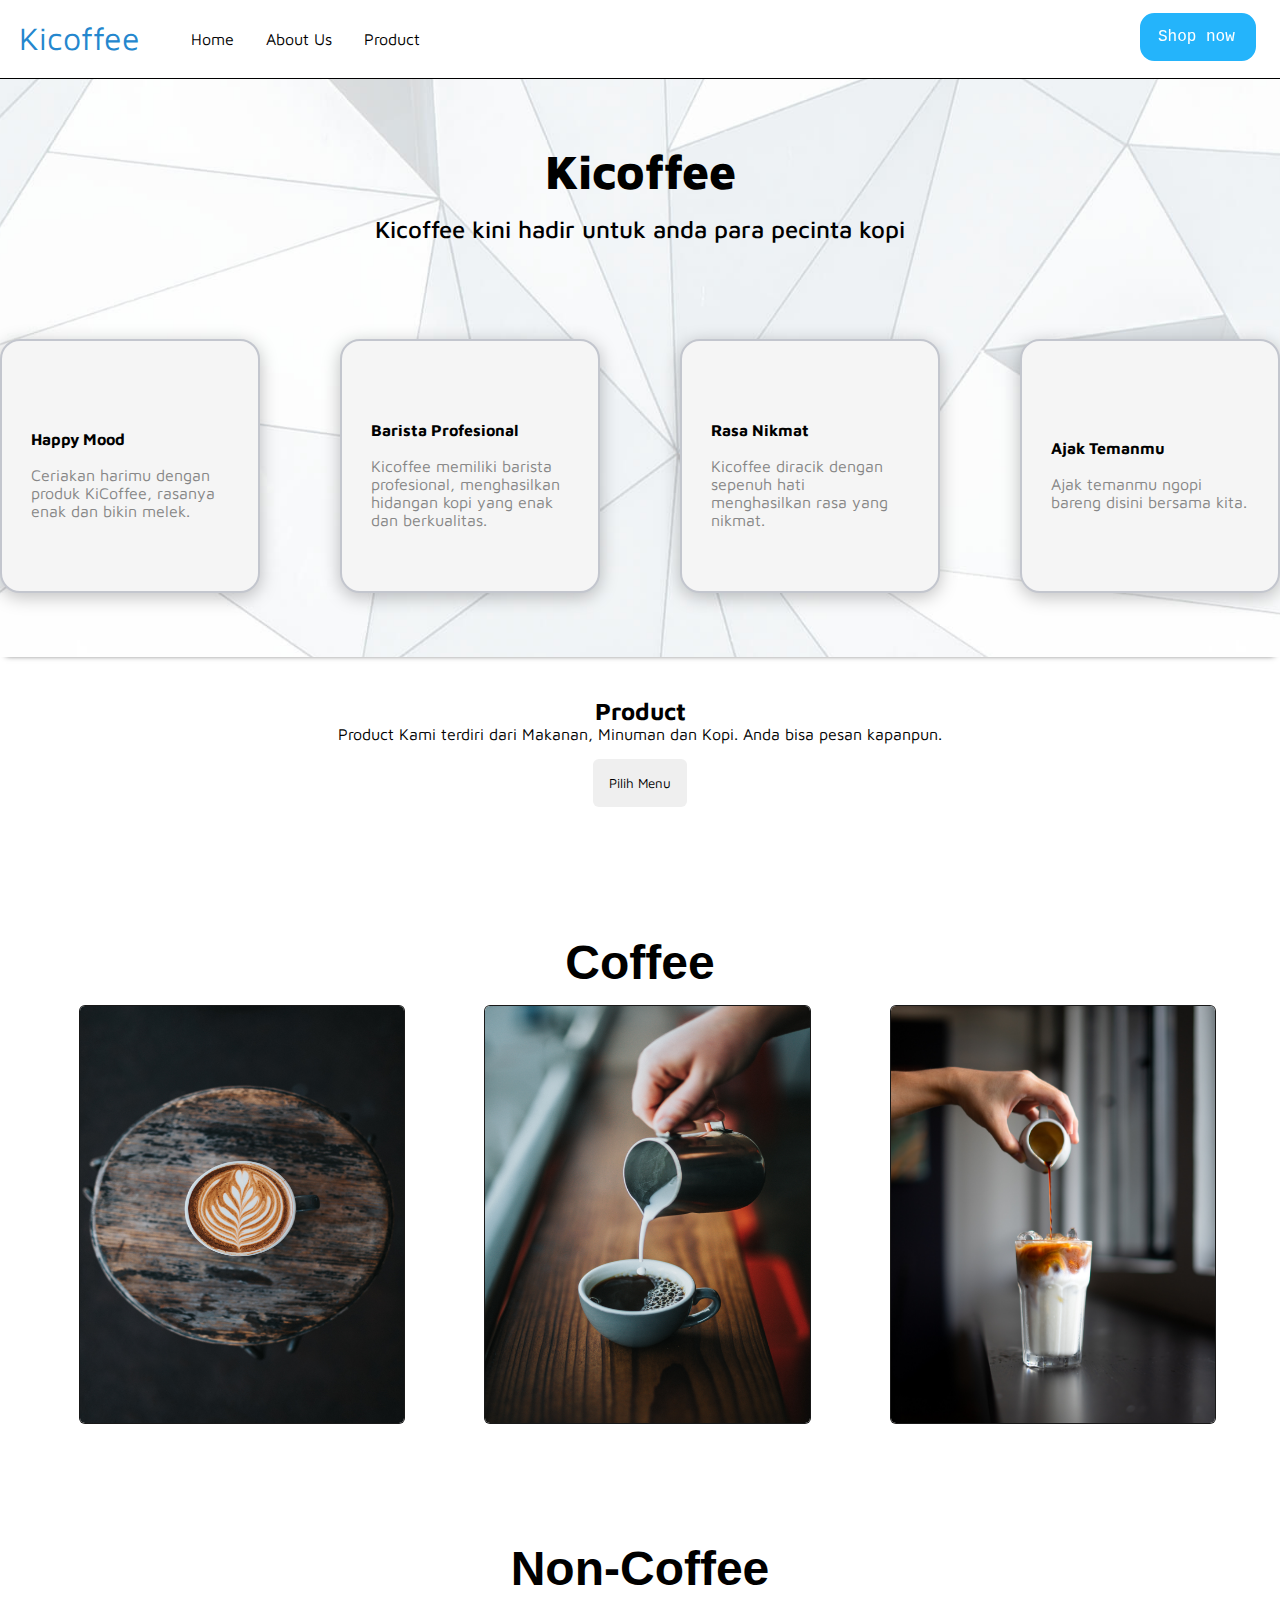
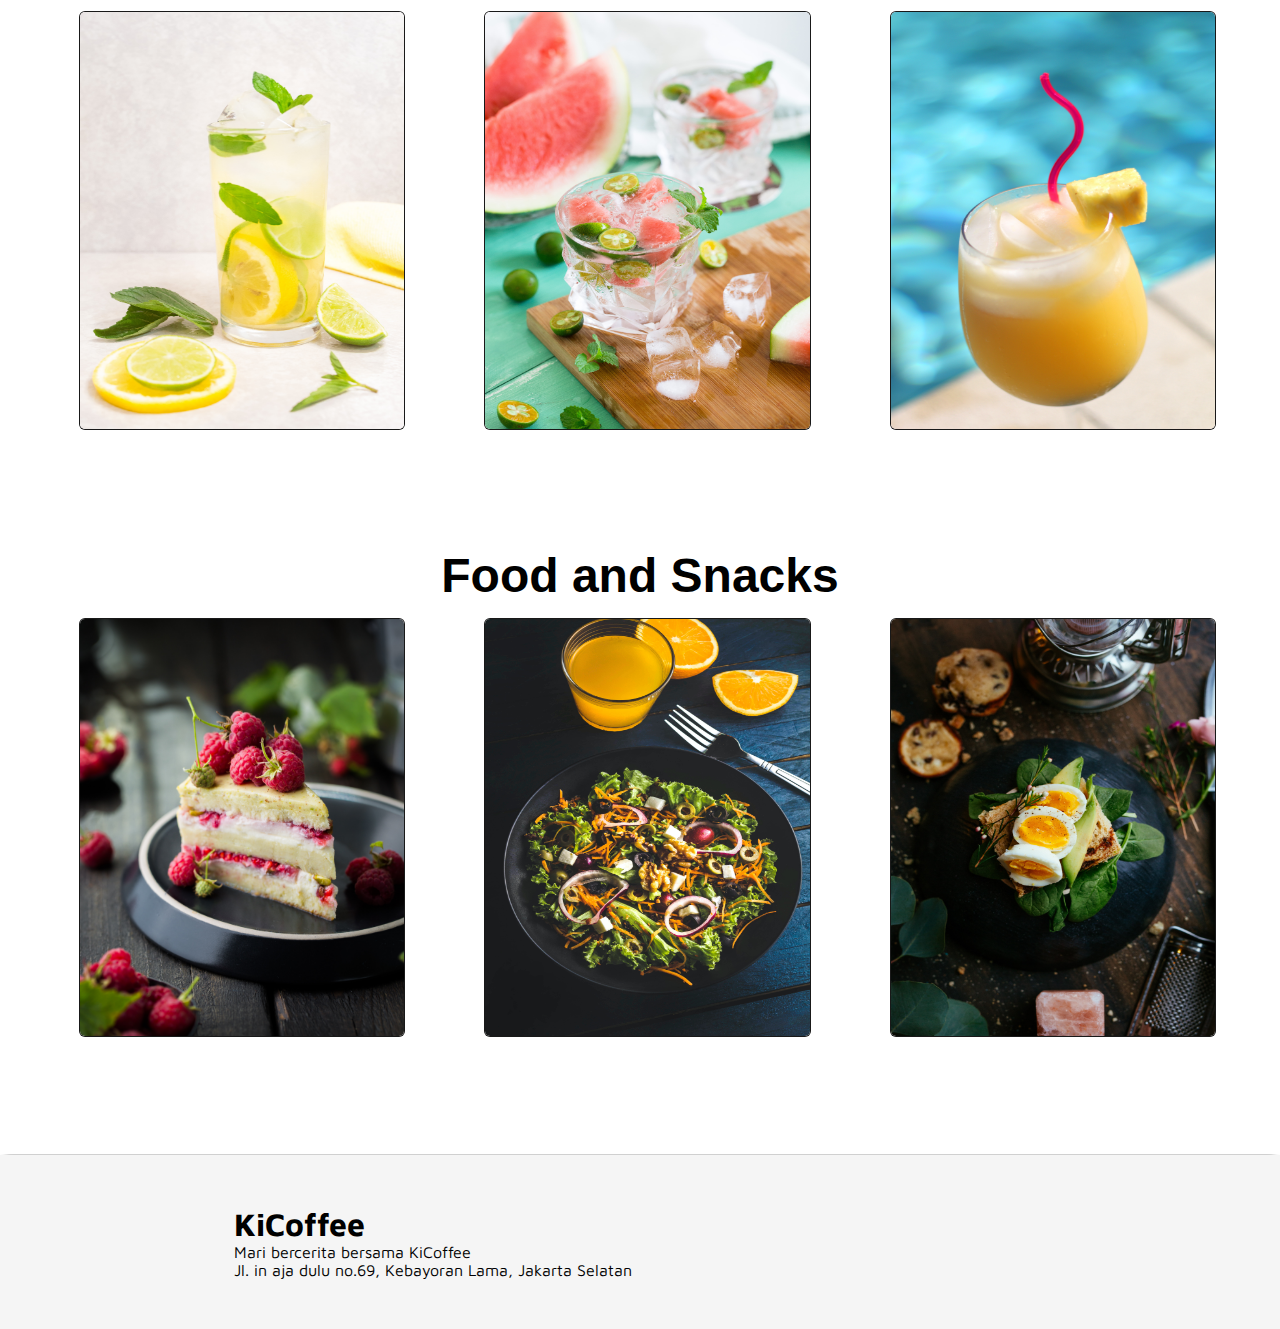
==== index2.html @ 5ac4f332 "Membuat Homepage dan styling" ====
<!DOCTYPE html>
<html lang="en">
<head>
    <meta charset="UTF-8">
    <meta http-equiv="X-UA-Compatible" content="IE=edge">
    <meta name="viewport" content="width=device-width, initial-scale=1.0">
    <title>Kicoffee</title>

    <!--Links-->
    <link rel="stylesheet" href="https://cdnjs.cloudflare.com/ajax/libs/font-awesome/6.2.1/css/all.min.css" integrity="sha512-MV7K8+y+gLIBoVD59lQIYicR65iaqukzvf/nwasF0nqhPay5w/9lJmVM2hMDcnK1OnMGCdVK+iQrJ7lzPJQd1w==" crossorigin="anonymous" referrerpolicy="no-referrer" />

    <!--Main CSS-->
    <link rel="stylesheet" href="./assets/css/style2.css">
    <link rel="stylesheet" href="./assets/css/navbar.css">
</head>
<body>
    <!--Header-->
    <header class="header" id="header">
        <div class="navbar-container">
            <h1 class="logo">Kicoffee</h1>
            <nav class="navbar">
                <ul>
                    <li><a href="#home" class="nav-link">Home</a></li>
                    <li><a href="#about-us" class="nav-link">About Us</a></li>
                    <li><a href="#product-title" class="nav-link">Product</a></li>
                </ul>
            </nav>
            <button class="product-btn" id="#product">
                <i class="fa-sharp fa-solid fa-cart-shopping"></i> Shop now
            </button>
        </div>
    </header>

    <section id="hero" class="hero">
        <div class="hero-container">
            <div class="hero-title-container">
                <div class="hero-title">
                    <h1>Kicoffee</h1>
                    <p>Kicoffee kini hadir untuk anda para pecinta kopi</p>
                </div>
            </div>

            <div class="hero-card-container">
                <div class="hero-card">
                    <div class="hero-card-details">
                        <span>
                            <i class="fa-sharp fa-solid fa-mug-hot"></i>
                        </span>
                        <br>
                        <h4 class="title">Happy Mood</h4>
                        <br>
                        <p class="description">Ceriakan harimu dengan produk KiCoffee, rasanya enak dan bikin melek.</p>
                    </div>
                </div>

                <div class="hero-card">
                    <div class="hero-card-details">
                        <span>
                            <i class="fa-solid fa-user-check"></i>
                        </span>
                        <br>
                        <h4 class="title">Barista Profesional</h4>
                        <br>
                        <p class="description">Kicoffee memiliki barista profesional, menghasilkan hidangan kopi yang enak dan berkualitas.</p>
                    </div>
                </div>

                <div class="hero-card">
                    <div class="hero-card-details">
                        <span>
                            <i class="fa-solid fa-thumbs-up"></i>
                        </span>
                        <br>
                        <h4 class="title">Rasa Nikmat</h4>
                        <br>
                        <p class="description">Kicoffee diracik dengan sepenuh hati menghasilkan rasa yang nikmat.</p>
                    </div>
                </div>

                <div class="hero-card">
                    <div class="hero-card-details">
                        <span>
                            <i class="fa-solid fa-user-group"></i>
                        </span>
                        <br>
                        <h4 class="title">Ajak Temanmu</h4>
                        <br>
                        <p class="description">Ajak temanmu ngopi bareng disini bersama kita.</p>
                    </div>
                </div>
            </div>
        </div>
    </section>

    <section id="product" class="product">
        <div class="product-container">
            <div class="product-title">
                <h2 id="product-title">Product</h2>
                <p>Product Kami terdiri dari Makanan, Minuman dan Kopi. Anda bisa pesan kapanpun.</p>
                <div class="product-list">
                    <button class="dropBtn">Pilih Menu</button>
                    <div class="dropdown-product">
                        <a href="#Coffee"><strong>Coffee</strong></a>
                        <a href="#nonCoffee"><strong>Non-Coffee</strong></a>
                        <a href="#Snack"><strong>Food & Snacks</strong></a>
                    </div>
                </div>
            </div>
            
            <section class="col-product-item">
                <div id="Coffee" class="col-product-category">
                    <h1>Coffee</h1>
                    <div id="Coffee" class="col-product-container">
                        <div class="col-product">
                            <img src="./assets/img/product/coffee1.jpg">
                            <div class="layer">
                                <h3>Latte Art Machiatto <br><br><br><br> Rp 38.000</h3>
                            </div>
                        </div>
                        <div class="col-product">
                            <img src="./assets/img/product/coffee2.jpg">
                            <div class="layer">
                                <h3>Espresso <br><br><br><br> Rp 25.000</h3>
                            </div>
                        </div>
                        <div class="col-product">
                            <img src="./assets/img/product/coffee3.jpg">
                            <div class="layer">
                                <h3>Kop-Sus <br><br><br><br> Rp 23.000</h3>
                            </div>
                        </div>
                    </div>
                </div>
                
                <div id="nonCoffee" class="col-product-category">
                    <h1>Non-Coffee</h1>
                    <div id="Coffee" class="col-product-container">               
                        <div class="col-product">
                            <img src="./assets/img/product/drink1.jpg">
                            <div class="layer">
                                <h3>Lime Lemon <br><br><br><br> Rp 25.000</h3>
                            </div>
                        </div>
                        <div class="col-product">
                            <img src="./assets/img/product/drink2.jpg">
                            <div class="layer">
                                <h3>Sugar Watermelon <br><br><br><br> Rp 20.000</h3>
                            </div>
                        </div>
                        <div class="col-product">
                            <img src="./assets/img/product/drink3.jpg">
                            <div class="layer">
                                <h3>Manggo Juice <br><br><br><br> Rp 28.000</h3>
                            </div>
                        </div>
                    </div>
                </div>
                
                <div id="Snack" class="col-product-category">
                    <h1>Food and Snacks</h1>
                    <div class="col-product-container">
                        <div class="col-product">
                            <img src="./assets/img/product/food3.jpg">
                            <div class="layer">
                                <h3>Strawberry Cheese Cake <br><br><br><br> Rp 35.000</h3>
                            </div>
                        </div>
                        <div class="col-product">
                            <img src="./assets/img/product/food4.jpg">
                            <div class="layer">
                                <h3>Salad <br><br><br><br> Rp 20.000</h3>
                            </div>
                        </div>
                        <div class="col-product">
                            <img src="./assets/img/product/food5.jpg">
                            <div class="layer">
                                <h3>Toast Creamy Brule with Egg <br><br><br><br> Rp 40.000</h3>
                            </div>
                        </div>
                    </div>
                </div>
            </section>

        </div>
    </section>

    <footer>
        <section class="col-footer">
            <section class="col-footer1">
                <h1>KiCoffee</h1>
                <p>Mari bercerita bersama KiCoffee</p>
                <p>Jl. in aja dulu no.69, Kebayoran Lama, Jakarta Selatan</p>
            </section>

            <section class="col-footer-contact">
                <br><br><br><br>
                <a href="#" class="github"><i class="fa-brands fa-github"></i></a>
                <a href="#" class="facebook"><i class="fa-brands fa-facebook"></i></a>
                <a href="#" class="instagram"><i class="fa-brands fa-instagram"></i></a>
            </section>
            
        </section>
    </footer>

    <script src="./assets/js/index.js"></script>
</body>
</html>
---- assets/css/style2.css ----
html {
    scroll-behavior: smooth;
}

/* === Hero section === */
.hero {
    background: url('../img/hero-bg.jpg');
    background-attachment: fixed;
    background-position: center;
    background-repeat: no-repeat;
    background-size: cover;
    /* margin-top: 2px; */
    /* height: 100%; */
    min-height: 500px;
    box-shadow: 0 4px 6px -6px #222;
}

.hero-container {
    display: flex;
    flex-direction: column;
}

.hero-title-container {
    display: flex;
    align-items: center;
    justify-content: center;
    text-align: center;
}

.hero-title {
    margin-top: 2rem;
}

.hero-title h1 {
    font-weight: 800;
    font-size: 3rem;
    margin-top: 2rem;
}

.hero-title p {
    font-weight: 500;
    font-size: 1.5rem;
    margin-top: 1rem;
    margin-bottom: 6rem;
}

.hero-card-container {
    display: flex;
    flex-direction: row;
    gap: 5rem;
    justify-content: center;
    margin-bottom: 4rem;
}

.hero-card {
    width: 290px;
    height: 254px;
    border-radius: 20px;
    background: #f5f5f5;
    position: relative;
    padding: 1.8rem;
    border: 2px solid #c3c6ce;
    transition: 0.5s ease-out;
    overflow: visible;
    box-shadow: 0 4px 18px 0 rgba(0, 0, 0, 0.25);
}

.hero-card:hover {
    border-color: #008bf8;
    box-shadow: 0 4px 18px 0 rgba(0, 0, 0, 0.25);
    /* transform: translate(-50%, 50%); */
    opacity: 1;
}

.hero-card-details {
    color: black;
    height: 100%;
    /* gap: .5em; */
    display: grid;
    place-content: center;
}

.title {
    font-size: 1em;
    font-weight: bold;
}

.description {
    color: rgb(134, 134, 134);
}
/* === Hero end === */

/* === Product Section === */

.product {
    margin-top: 2.5rem;
    box-shadow: 0 4px 6px -6px #222;
    margin-bottom: 1px;
}

.product-title{
    text-align: center;
    margin-bottom: 1.5rem;
}
.col-product-item{
    margin-top: 10%;
}
.col-product-category h1{
    font-family: 'Gill Sans', 'Gill Sans MT', Calibri, 'Trebuchet MS', sans-serif;
    font-size: 3rem;
    text-align: center;
}
.col-product-container{
    margin-left: 4rem;
    display: flex;
    justify-content: center;
    /* position: relative; */
}

/* Product image */
.col-product img {
    margin: 1rem;
    width: 80%;
    height: 80%;
    border-radius: 5px;
    cursor: pointer;
    transition: 0.3s;
    box-shadow: rgba(255, 255, 255, 0.2) 0px 0px 0px 1px inset, rgba(0, 0, 0, 0.9) 0px 0px 0px 1px;
}

.col-product img:hover {
    opacity: 0.7;
}

.product-image {
    opacity: 1;
    display: block;
    width: 100%;
    height: auto;
    transition: .5s ease;
    backface-visibility: hidden;
}

.col-product{
    flex-basis: 50%;
    border-radius: 20px;
    margin-bottom: 30px;
    position: relative;
    overflow: hidden;
    
}
/* === */
.layer{
    height: 80.5%;
    width: 80%;
    position: absolute;
    top: 14px;
    left: 16px;
    transition: 0.5s;
    border-radius: 5px;
    cursor: pointer;
}
.layer:hover{
    background: rgba(0,0,0,0.7);;
}
.layer h3{
    width: 45%;
    font-weight: 450;
    color: #fff;
    font-size: 26px;
    bottom: 0;
    left: 55%;
    transform: translateX(-50%);
    position: absolute;
    opacity: 0;
    transition: 0.5s;
}
.layer:hover h3{
    bottom: 10%;
    opacity: 0.7;
}
/* Product image end */

.dropBtn {
    padding: 1rem;
    border: none;
    cursor: pointer;
    border-radius: 6px;
}

.product-list {
    margin-top: 1rem;
    position: relative;
    display: inline-block;
}

.dropdown-product {
    display: none;
    position: absolute;
    background-color: #f9f9f9;
    box-shadow: 0px 8px 16px 0px rgba(0,0,0,0.2);
    z-index: 1;
}

.dropdown-product a {
    color: black;
    padding: 12px 1rem;
    text-decoration: none;
    display: block;
}

.dropdown-product a:hover {
    background-color: #f1f1f1
}

.product-list:hover .dropdown-product {
    display: block;
}

.product-list:hover .dropBtn {
    background-color: #0071e2;
}

/* === Footer Section === */
.col-footer{
    background-color: whitesmoke;
    display: flex;
    flex-direction: row;
    justify-content: space-around;
}
.col-footer .col-footer1{
    background-color: whitesmoke;
    padding: 50px;
}
.col-footer-contact .github, .col-footer-contact .facebook, .col-footer-contact .instagram{
    font-size: 2rem;
    padding: 8px
    /* display: flex;
    flex-direction: column; */
}
---- assets/css/navbar.css ----
@import url('https://fonts.googleapis.com/css2?family=Maven+Pro:wght@400;500;600;700;800;900&display=swap');

* {
    font-family: 'Maven Pro', sans-serif;
    margin: 0;
    box-sizing: border-box;
}

.logo {
    padding: 1.2rem;
    font-weight: 400;
    color: #2487ce;
}

.navbar-container {
    display: flex;
    flex-direction: row;
    flex: 1;
    background-color: #fff;
    /* box-shadow: rgba(50, 50, 93, 0.25) 0px 2px 5px -1px, rgba(0, 0, 0, 0.3) 0px 1px 3px -1px; */
    -webkit-box-shadow: 0 4px 6px -6px #222;
    -moz-box-shadow: 0 4px 6px -6px #222;
    box-shadow: 0 4px 6px -6px #222;
    border-bottom: 0.1px solid black;
}

.navbar {
    /* justify-content: right; */
    padding: 1rem;
    flex: 1;
}

.nav-link {
    color: black;
}

.nav-link:hover {
    color: #0071e2;
}

.navbar ul {
    display: flex;
    flex-direction: row;

    list-style-type: none;
    margin: 0;
    padding: 0;
    overflow: hidden;
}

li a {
    display: block;
    text-decoration: none;
    padding: 14px 16px;
    text-align: center;
    color: 24b4fb;
}

.product-btn {
    display: block;
    margin-top: 0.8rem;
    margin-right: 1.5rem;
    align-items: center;
    appearance: none;
    background-color: 24b4fb;
    border-radius: 4px;
    border-width: 0;
    box-shadow: rgba(45, 35, 66, 0.4) 0 2px 4px,rgba(45, 35, 66, 0.3) 0 7px 13px -3px,24b4fb 0 -3px 0 inset;
    box-sizing: border-box;
    color: #fff;
    cursor: pointer;
    display: inline-flex;
    font-family: "JetBrains Mono",monospace;
    height: 48px;
    justify-content: center;
    line-height: 1;
    list-style: none;
    overflow: hidden;
    padding-left: 16px;
    padding-right: 16px;
    position: relative;
    text-align: left;
    text-decoration: none;
    transition: box-shadow .15s,transform .15s;
    user-select: none;
    -webkit-user-select: none;
    touch-action: manipulation;
    white-space: nowrap;
    will-change: box-shadow,transform;
    font-size: 18px;
}

.product-btn:focus {
    box-shadow: 24b4fb 0 0 0 1.5px inset, rgba(45, 35, 66, 0.4) 0 2px 4px, rgba(45, 35, 66, 0.3) 0 7px 13px -3px, #D6D6E7 0 -3px 0 inset;
}

.product-btn:hover {
    box-shadow: rgba(45, 35, 66, 0.4) 0 4px 8px, rgba(45, 35, 66, 0.3) 0 7px 13px -3px, 24b4fb 0 -3px 0 inset;
    transform: translateY(-2px);
}

.product-btn:active {
    box-shadow: 24b4fb 0 3px 7px inset;
    transform: translateY(2px);
}

.product-btn {
    border: 2px solid #24b4fb;
    background-color: #24b4fb;
    border-radius: 0.9em;
    padding: 0.8em 1.2em 0.8em 1em;
    transition: all ease-in-out 0.2s;
    font-size: 16px;
}

.product-btn span {
    display: flex;
    justify-content: center;
    align-items: center;
    color: #fff;
    font-weight: 600;
}

.product-btn:hover {
    background-color: #0071e2;
}
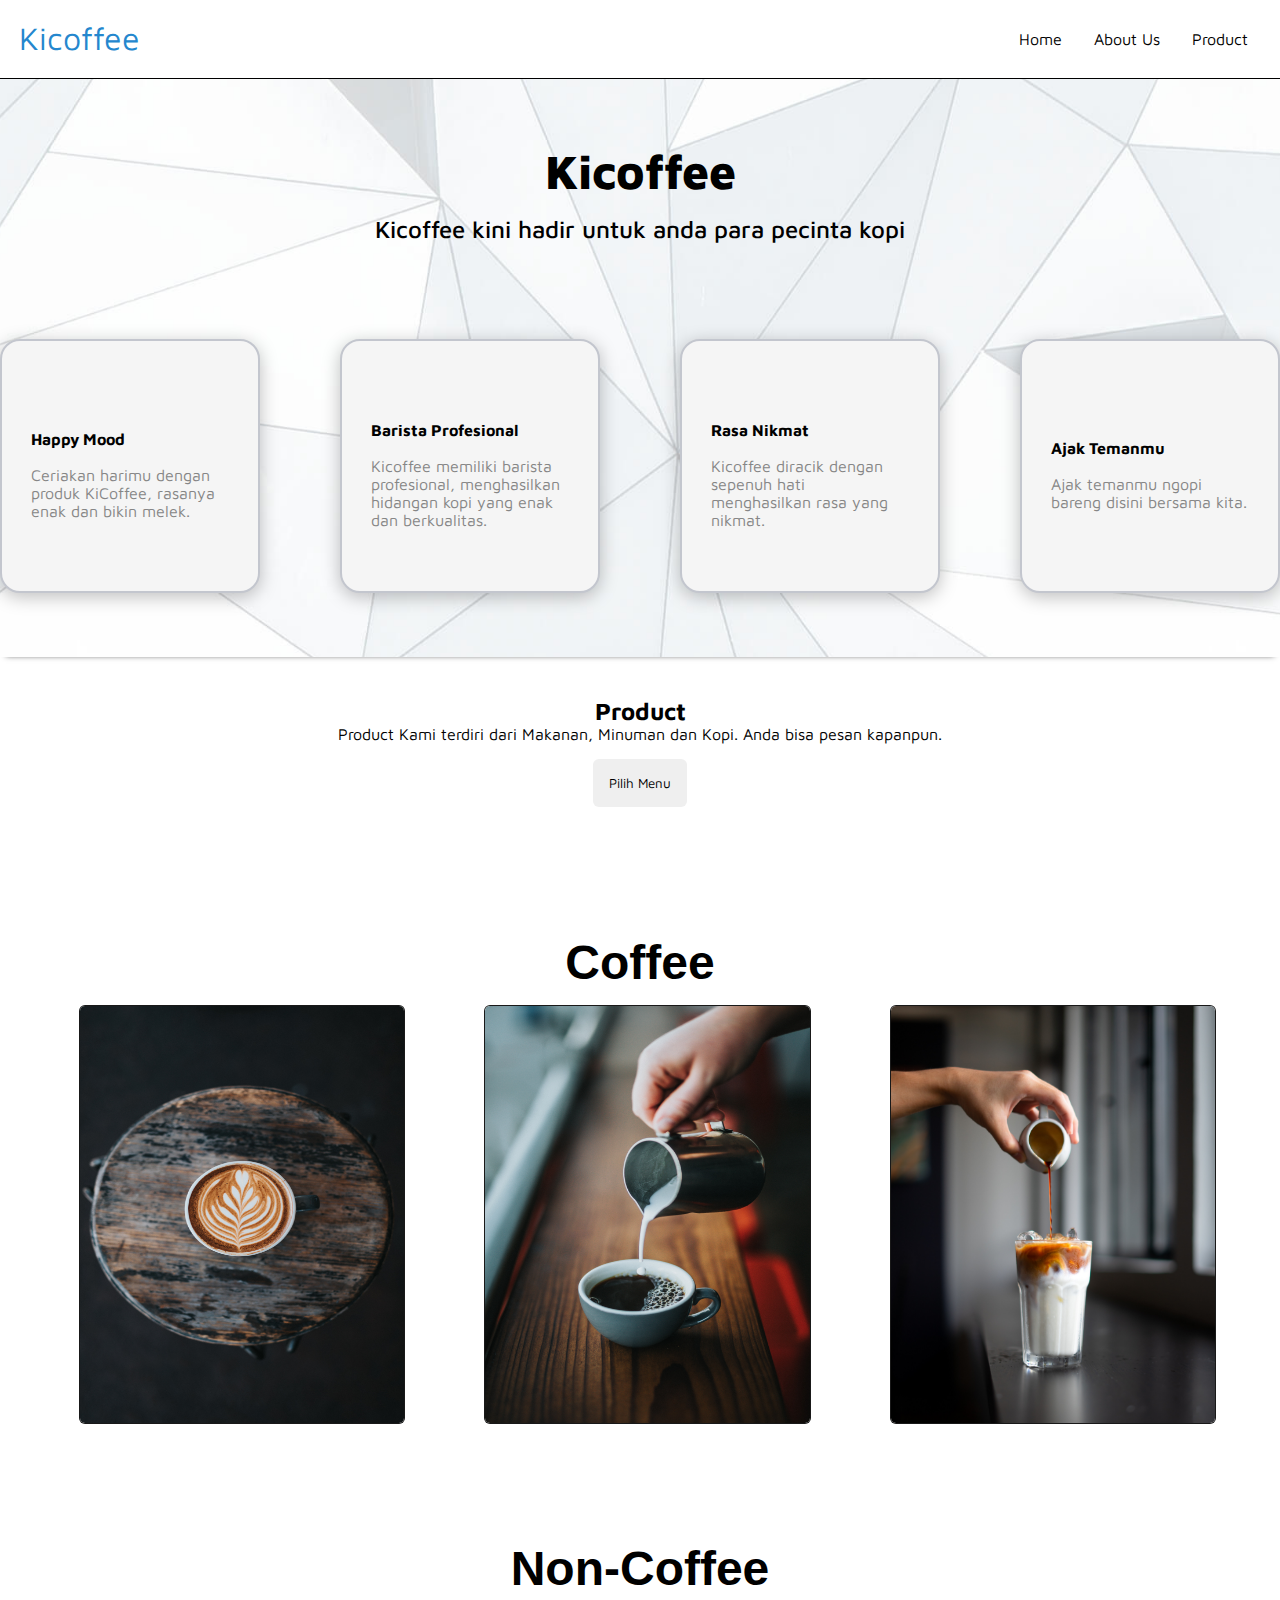
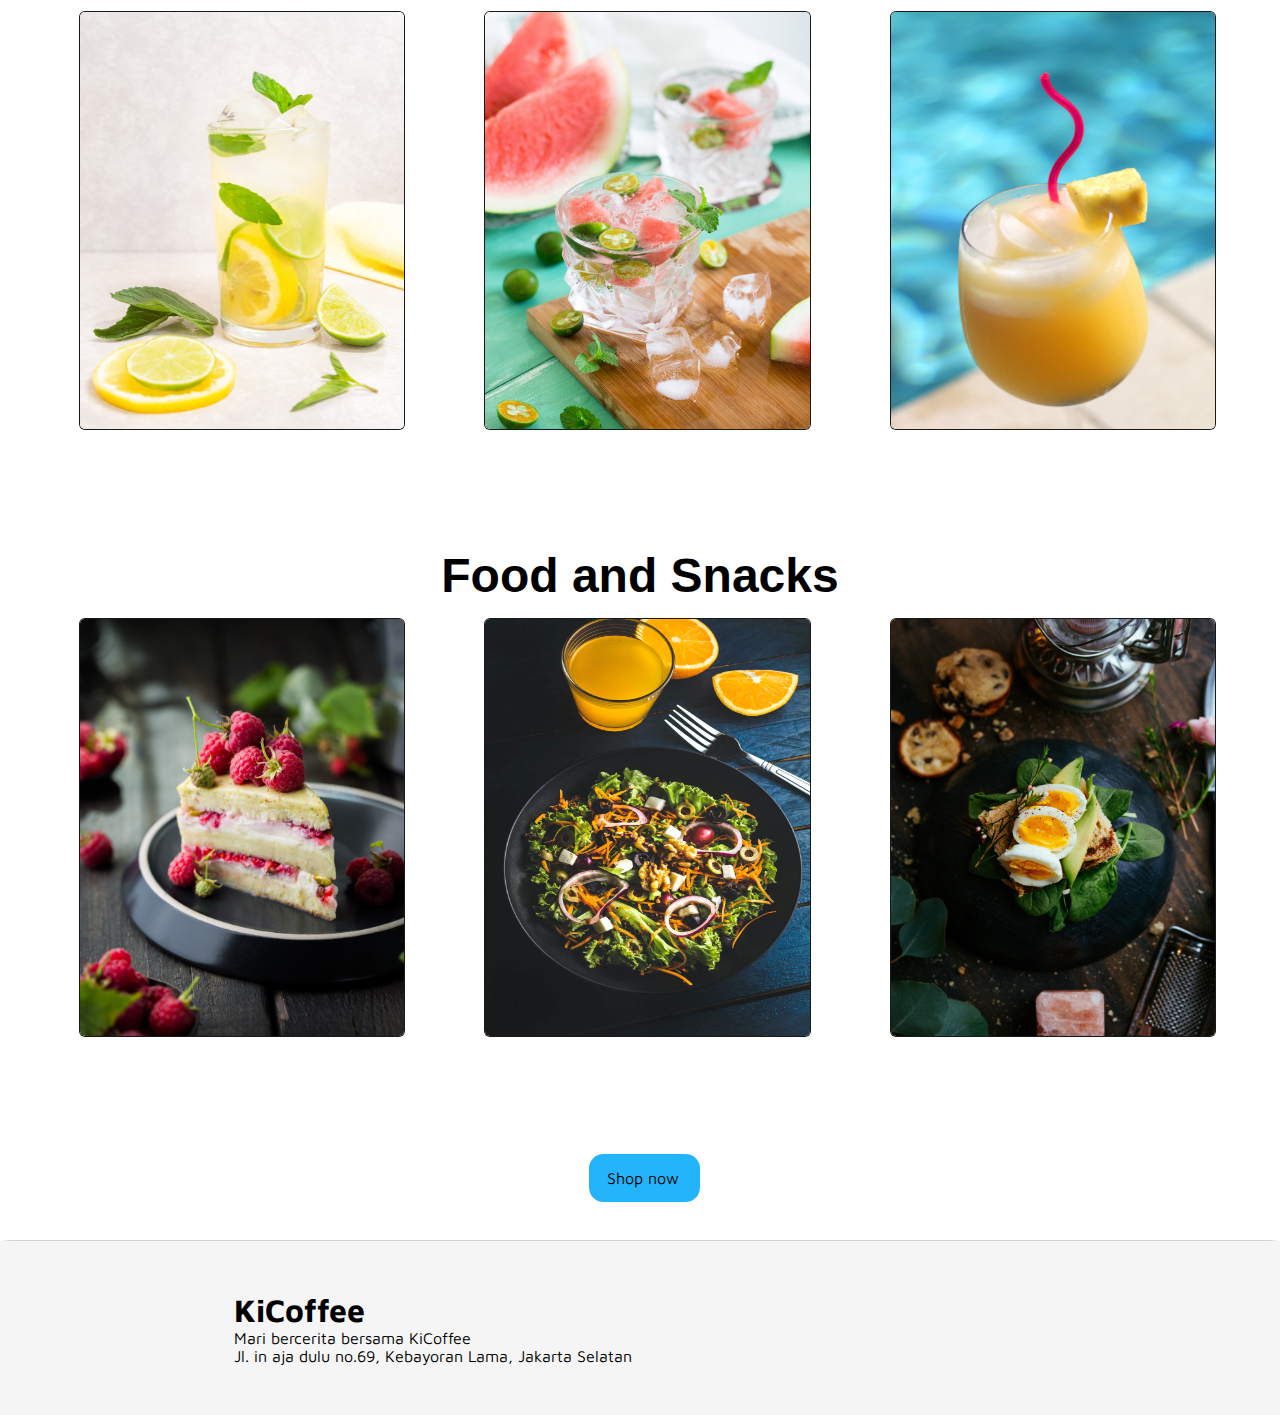
==== commit 6293dffe: "navbar dan button function" ====
--- a/index2.html
+++ b/index2.html
@@ -25,9 +25,6 @@
                     <li><a href="#product-title" class="nav-link">Product</a></li>
                 </ul>
             </nav>
-            <button class="product-btn" id="#product">
-                <i class="fa-sharp fa-solid fa-cart-shopping"></i> Shop now
-            </button>
         </div>
     </header>
 
@@ -180,8 +177,10 @@
                     </div>
                 </div>
             </section>
-
         </div>
+            <button class="product-btn" id="#product">
+                <i class="fa-sharp fa-solid fa-cart-shopping"></i> Shop now
+            </button>
     </section>
 
     <footer>
@@ -194,9 +193,9 @@
 
             <section class="col-footer-contact">
                 <br><br><br><br>
-                <a href="#" class="github"><i class="fa-brands fa-github"></i></a>
-                <a href="#" class="facebook"><i class="fa-brands fa-facebook"></i></a>
-                <a href="#" class="instagram"><i class="fa-brands fa-instagram"></i></a>
+                <a href="#https://github.com/muhammadnabilfarras/KiCoffee.git" class="github"><i class="fa-brands fa-github"></i></a>
+                <a href="#https://github.com/muhammadnabilfarras/KiCoffee.git" class="facebook"><i class="fa-brands fa-facebook"></i></a>
+                <a href="#https://github.com/muhammadnabilfarras/KiCoffee" class="instagram"><i class="fa-brands fa-instagram"></i></a>
             </section>
             
         </section>
--- a/assets/css/style2.css
+++ b/assets/css/style2.css
@@ -174,6 +174,7 @@
     position: absolute;
     opacity: 0;
     transition: 0.5s;
+    text-align: center;
 }
 .layer:hover h3{
     bottom: 10%;
@@ -220,7 +221,28 @@
 .product-list:hover .dropBtn {
     background-color: #0071e2;
 }
-
+.product-btn {
+    border: 2px solid #24b4fb;
+    background-color: #24b4fb;
+    border-radius: 0.9em;
+    padding: 0.8em 1.2em 0.8em 1em;
+    transition: all ease-in-out 0.2s;
+    font-size: 16px;
+    margin-left: 46%;
+    margin-bottom: 3%;
+}
+
+.product-btn span {
+    display: flex;
+    justify-content: center;
+    align-items: center;
+    color: #fff;
+    font-weight: 600;
+}
+
+.product-btn:hover {
+    background-color: #0071e2;
+}
 /* === Footer Section === */
 .col-footer{
     background-color: whitesmoke;
--- a/assets/css/navbar.css
+++ b/assets/css/navbar.css
@@ -14,8 +14,7 @@
 
 .navbar-container {
     display: flex;
-    flex-direction: row;
-    flex: 1;
+    justify-content: space-between;
     background-color: #fff;
     /* box-shadow: rgba(50, 50, 93, 0.25) 0px 2px 5px -1px, rgba(0, 0, 0, 0.3) 0px 1px 3px -1px; */
     -webkit-box-shadow: 0 4px 6px -6px #222;
@@ -27,7 +26,6 @@
 .navbar {
     /* justify-content: right; */
     padding: 1rem;
-    flex: 1;
 }
 
 .nav-link {
@@ -41,10 +39,7 @@
 .navbar ul {
     display: flex;
     flex-direction: row;
-
     list-style-type: none;
-    margin: 0;
-    padding: 0;
     overflow: hidden;
 }
 
@@ -56,13 +51,11 @@
     color: 24b4fb;
 }
 
-.product-btn {
+/* .product-btn {
     display: block;
-    margin-top: 0.8rem;
-    margin-right: 1.5rem;
-    align-items: center;
+    margin: 0 auto;
     appearance: none;
-    background-color: 24b4fb;
+    background-color: #24b4fb;
     border-radius: 4px;
     border-width: 0;
     box-shadow: rgba(45, 35, 66, 0.4) 0 2px 4px,rgba(45, 35, 66, 0.3) 0 7px 13px -3px,24b4fb 0 -3px 0 inset;
@@ -72,14 +65,12 @@
     display: inline-flex;
     font-family: "JetBrains Mono",monospace;
     height: 48px;
-    justify-content: center;
     line-height: 1;
     list-style: none;
     overflow: hidden;
     padding-left: 16px;
     padding-right: 16px;
     position: relative;
-    text-align: left;
     text-decoration: none;
     transition: box-shadow .15s,transform .15s;
     user-select: none;
@@ -88,39 +79,4 @@
     white-space: nowrap;
     will-change: box-shadow,transform;
     font-size: 18px;
-}
-
-.product-btn:focus {
-    box-shadow: 24b4fb 0 0 0 1.5px inset, rgba(45, 35, 66, 0.4) 0 2px 4px, rgba(45, 35, 66, 0.3) 0 7px 13px -3px, #D6D6E7 0 -3px 0 inset;
-}
-
-.product-btn:hover {
-    box-shadow: rgba(45, 35, 66, 0.4) 0 4px 8px, rgba(45, 35, 66, 0.3) 0 7px 13px -3px, 24b4fb 0 -3px 0 inset;
-    transform: translateY(-2px);
-}
-
-.product-btn:active {
-    box-shadow: 24b4fb 0 3px 7px inset;
-    transform: translateY(2px);
-}
-
-.product-btn {
-    border: 2px solid #24b4fb;
-    background-color: #24b4fb;
-    border-radius: 0.9em;
-    padding: 0.8em 1.2em 0.8em 1em;
-    transition: all ease-in-out 0.2s;
-    font-size: 16px;
-}
-
-.product-btn span {
-    display: flex;
-    justify-content: center;
-    align-items: center;
-    color: #fff;
-    font-weight: 600;
-}
-
-.product-btn:hover {
-    background-color: #0071e2;
-}+} */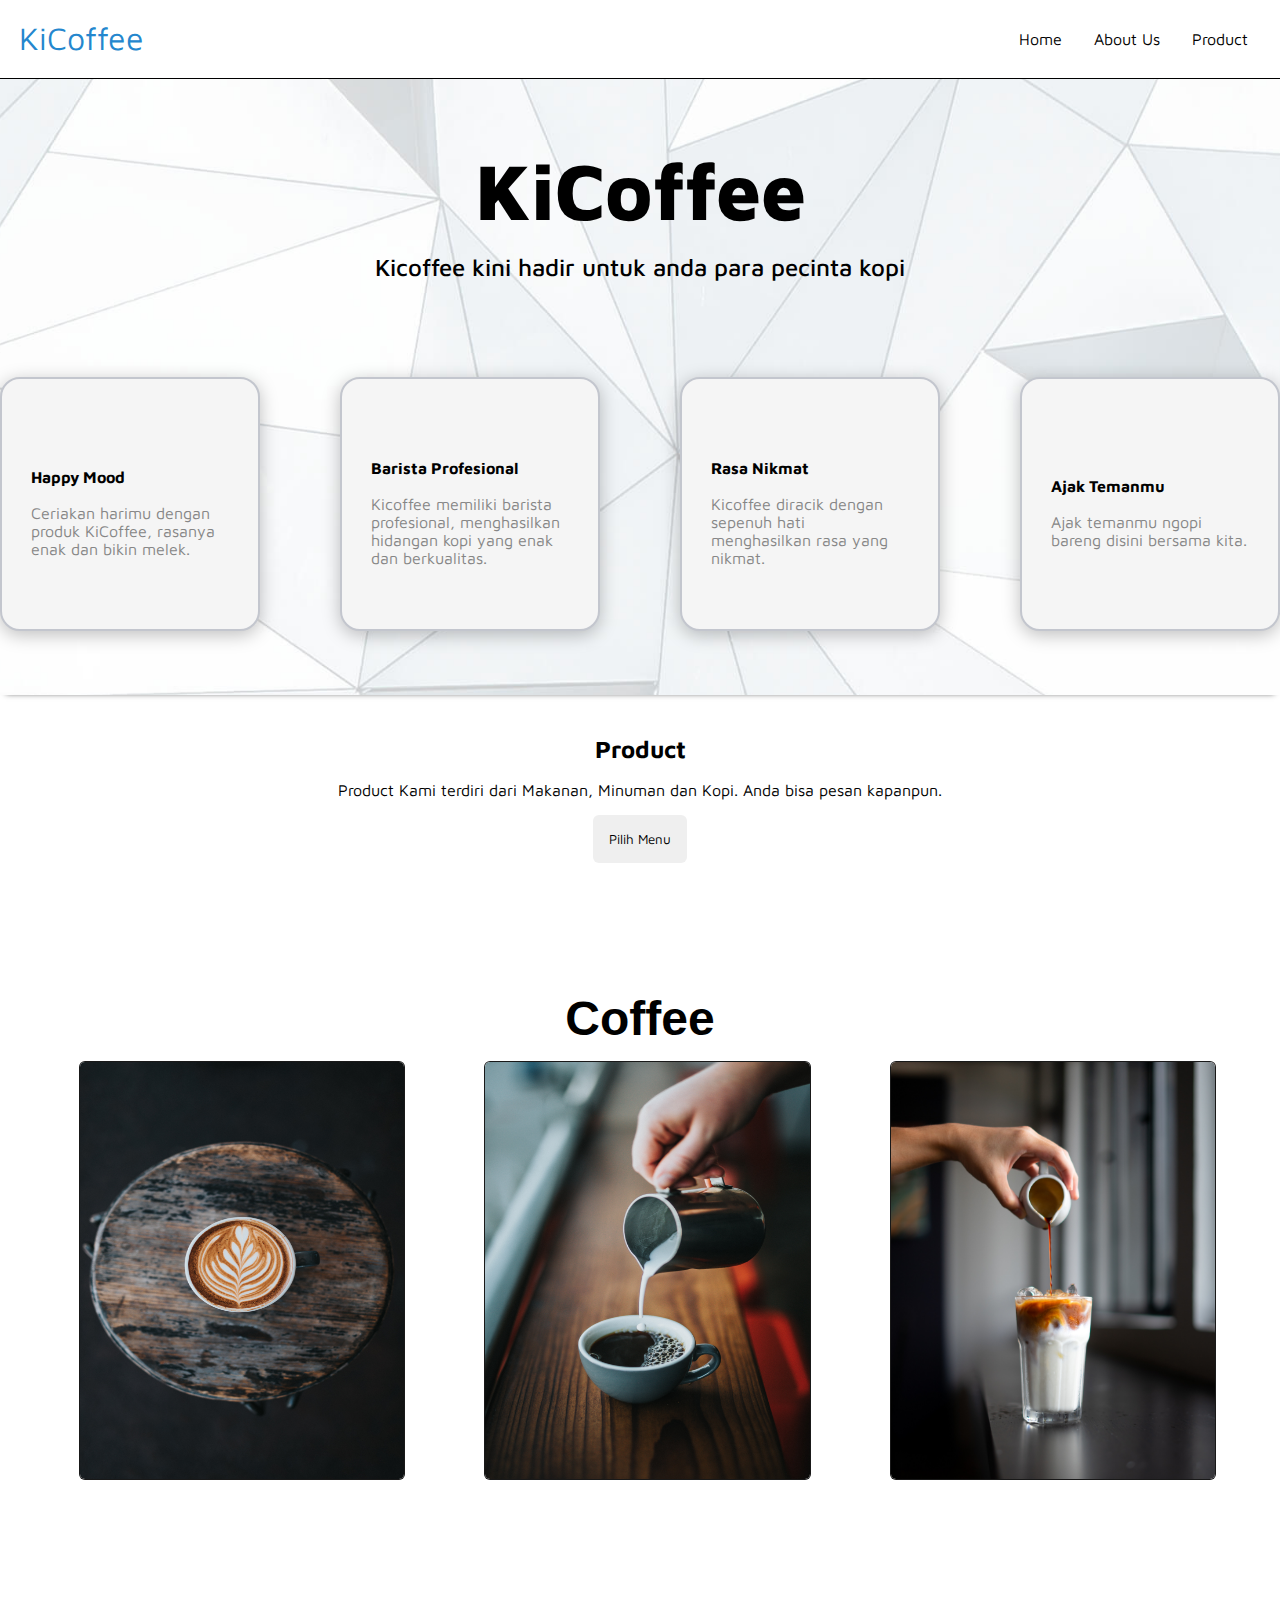
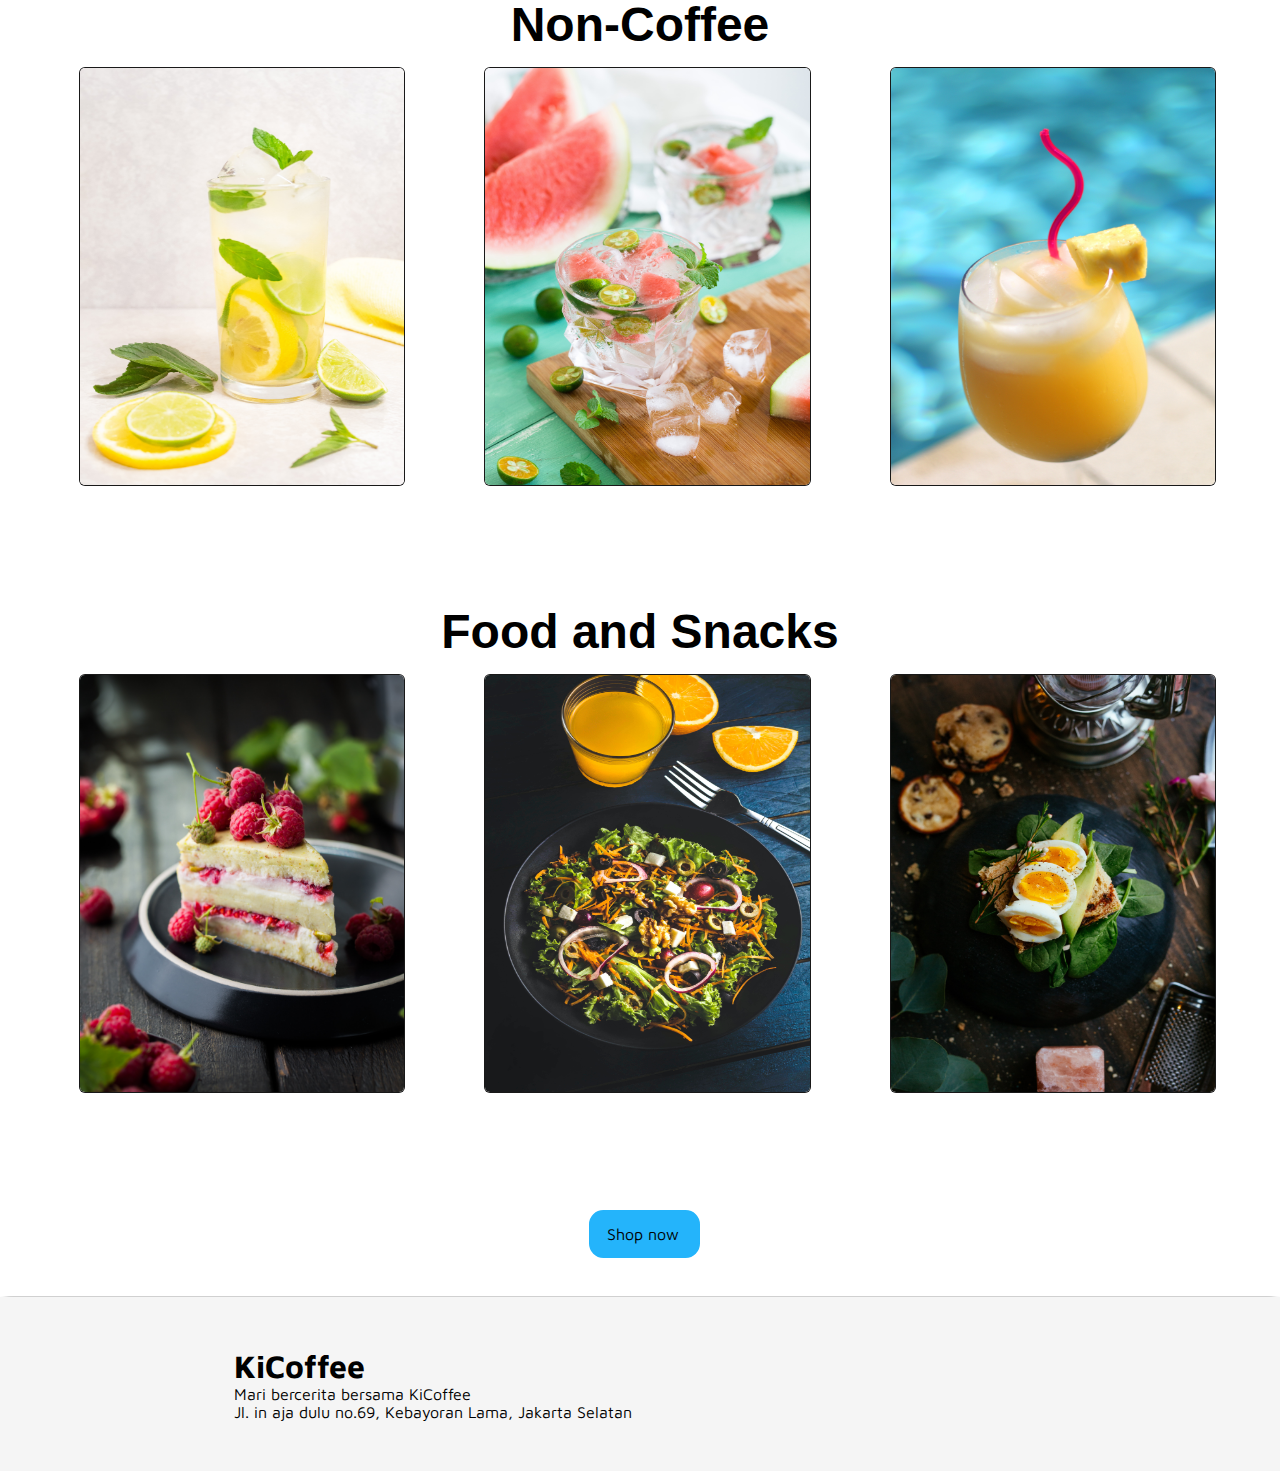
==== commit 26d84d35: "New Style" ====
--- a/index2.html
+++ b/index2.html
@@ -17,11 +17,11 @@
     <!--Header-->
     <header class="header" id="header">
         <div class="navbar-container">
-            <h1 class="logo">Kicoffee</h1>
+            <h1 class="logo">KiCoffee</h1>
             <nav class="navbar">
                 <ul>
                     <li><a href="#home" class="nav-link">Home</a></li>
-                    <li><a href="#about-us" class="nav-link">About Us</a></li>
+                    <li><a href="./views/about-us.html" class="nav-link">About Us</a></li>
                     <li><a href="#product-title" class="nav-link">Product</a></li>
                 </ul>
             </nav>
@@ -32,7 +32,7 @@
         <div class="hero-container">
             <div class="hero-title-container">
                 <div class="hero-title">
-                    <h1>Kicoffee</h1>
+                    <h1>KiCoffee</h1>
                     <p>Kicoffee kini hadir untuk anda para pecinta kopi</p>
                 </div>
             </div>
@@ -92,7 +92,7 @@
     <section id="product" class="product">
         <div class="product-container">
             <div class="product-title">
-                <h2 id="product-title">Product</h2>
+                <h2 id="product-title">Product</h2><br>
                 <p>Product Kami terdiri dari Makanan, Minuman dan Kopi. Anda bisa pesan kapanpun.</p>
                 <div class="product-list">
                     <button class="dropBtn">Pilih Menu</button>
--- a/assets/css/style2.css
+++ b/assets/css/style2.css
@@ -33,7 +33,7 @@
 
 .hero-title h1 {
     font-weight: 800;
-    font-size: 3rem;
+    font-size: 5rem;
     margin-top: 2rem;
 }
 
@@ -83,6 +83,7 @@
 .title {
     font-size: 1em;
     font-weight: bold;
+    
 }
 
 .description {
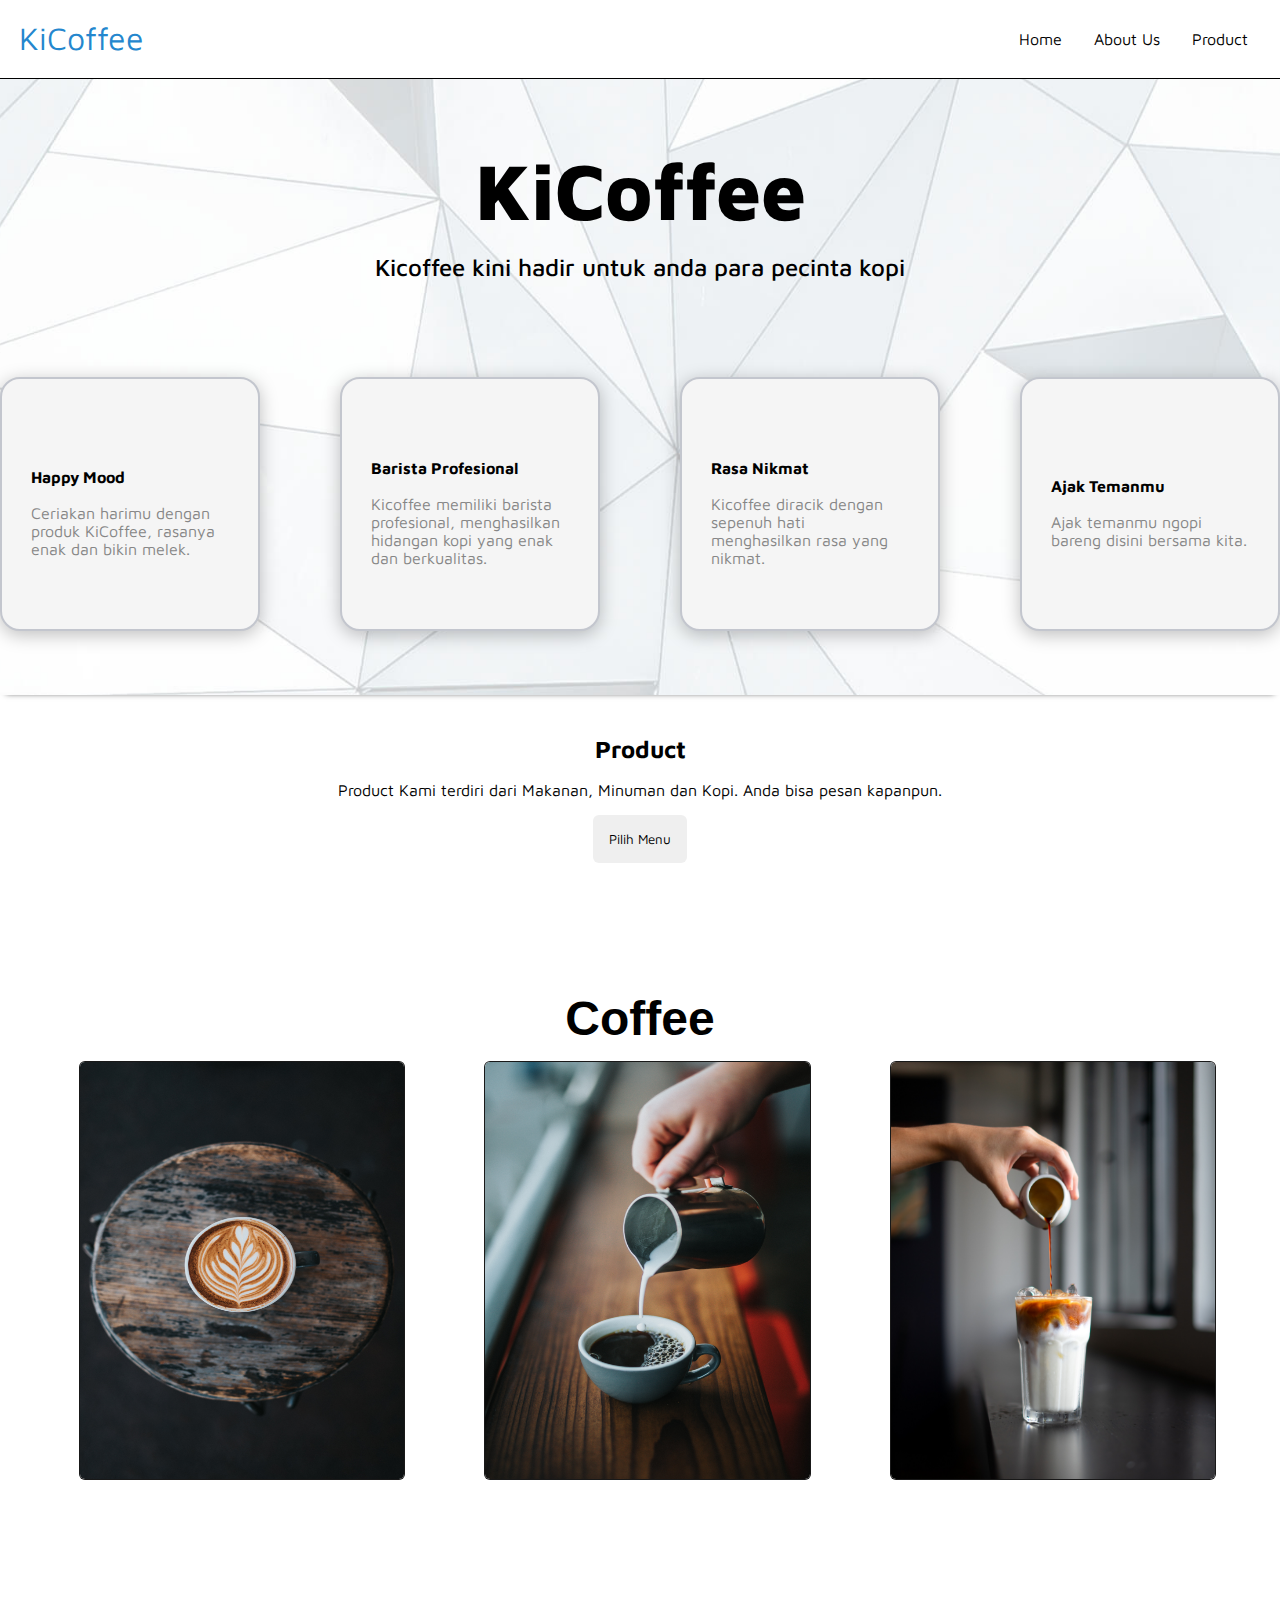
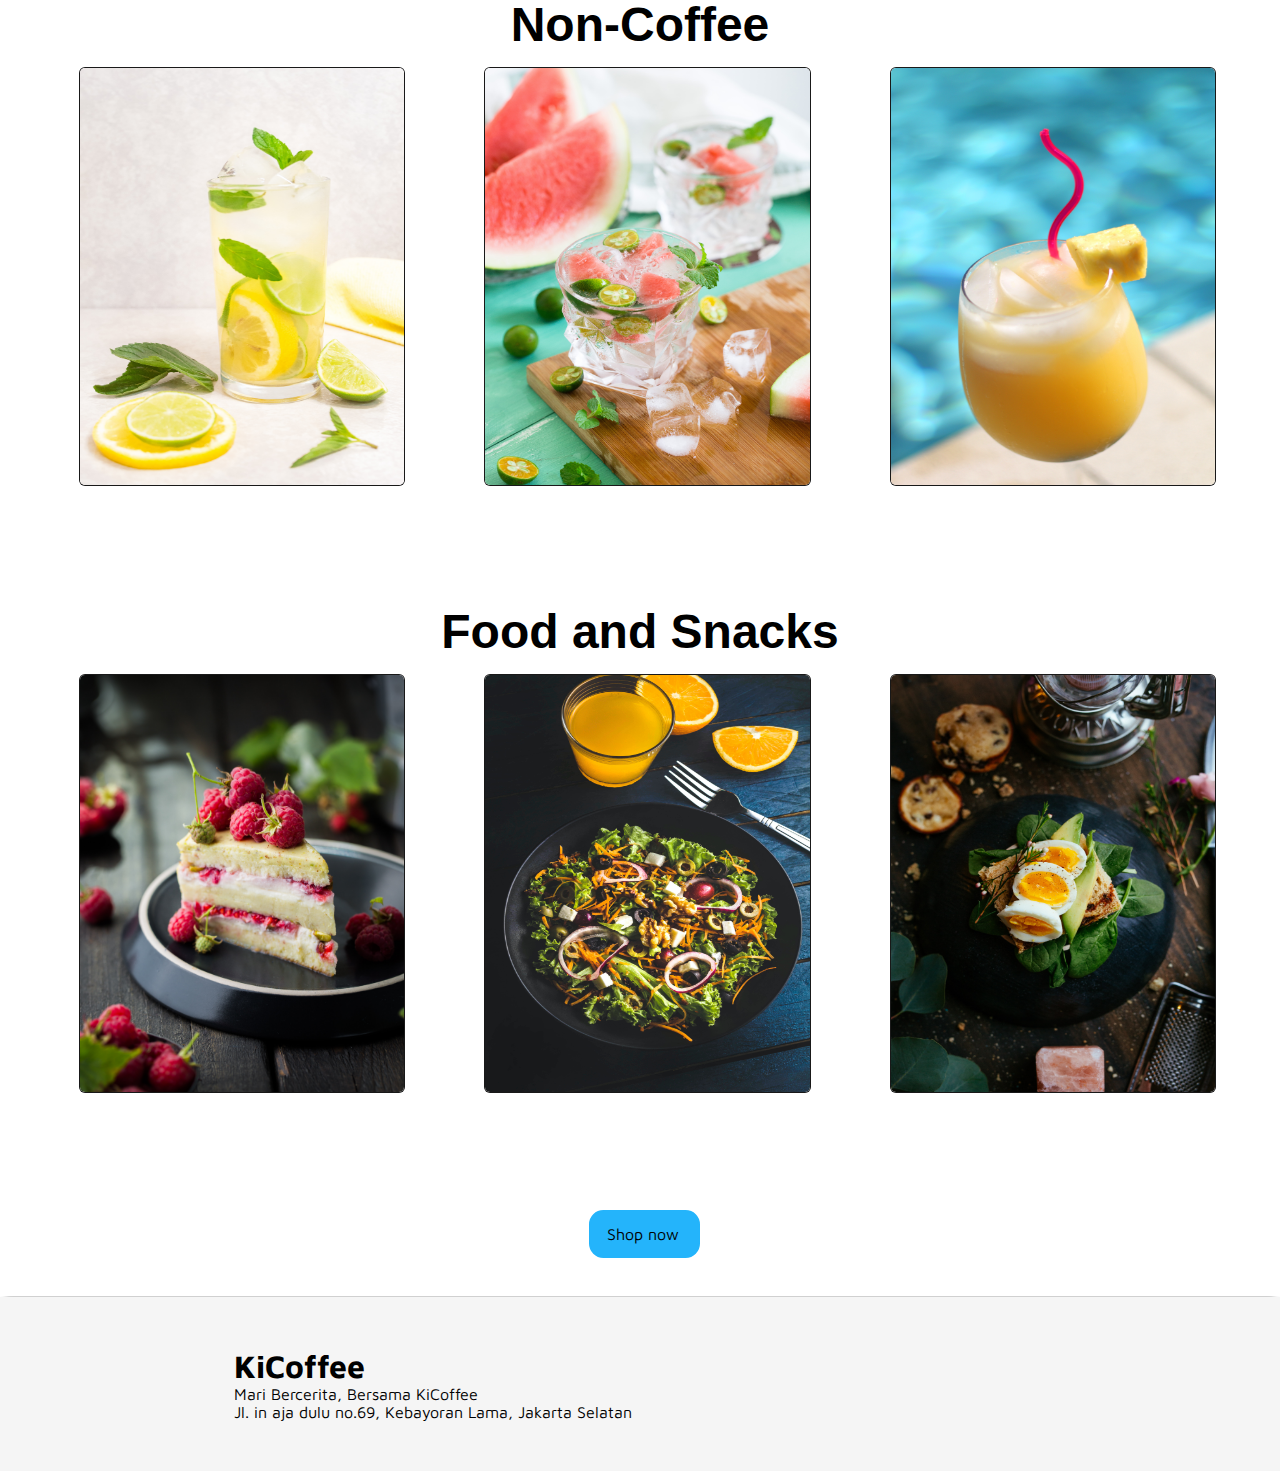
==== commit ac1bcdd9: "cart page terbaru dan DB KiCoffee" ====
--- a/index2.html
+++ b/index2.html
@@ -187,15 +187,15 @@
         <section class="col-footer">
             <section class="col-footer1">
                 <h1>KiCoffee</h1>
-                <p>Mari bercerita bersama KiCoffee</p>
+                <p>Mari Bercerita, Bersama KiCoffee</p>
                 <p>Jl. in aja dulu no.69, Kebayoran Lama, Jakarta Selatan</p>
             </section>
 
             <section class="col-footer-contact">
                 <br><br><br><br>
-                <a href="#https://github.com/muhammadnabilfarras/KiCoffee.git" class="github"><i class="fa-brands fa-github"></i></a>
-                <a href="#https://github.com/muhammadnabilfarras/KiCoffee.git" class="facebook"><i class="fa-brands fa-facebook"></i></a>
-                <a href="#https://github.com/muhammadnabilfarras/KiCoffee" class="instagram"><i class="fa-brands fa-instagram"></i></a>
+                <a href="#https://github.com/muhammadnabilfarras/KiCoffee" class="github" target="_blank"><i class="fa-brands fa-github"></i></a>
+                <a href="#https://github.com/muhammadnabilfarras/KiCoffee" class="facebook" target="_blank"><i class="fa-brands fa-facebook"></i></a>
+                <a href="##https://github.com/muhammadnabilfarras/KiCoffee" class="instagram" target="_blank"><i class="fa-brands fa-instagram"></i></a>
             </section>
             
         </section>
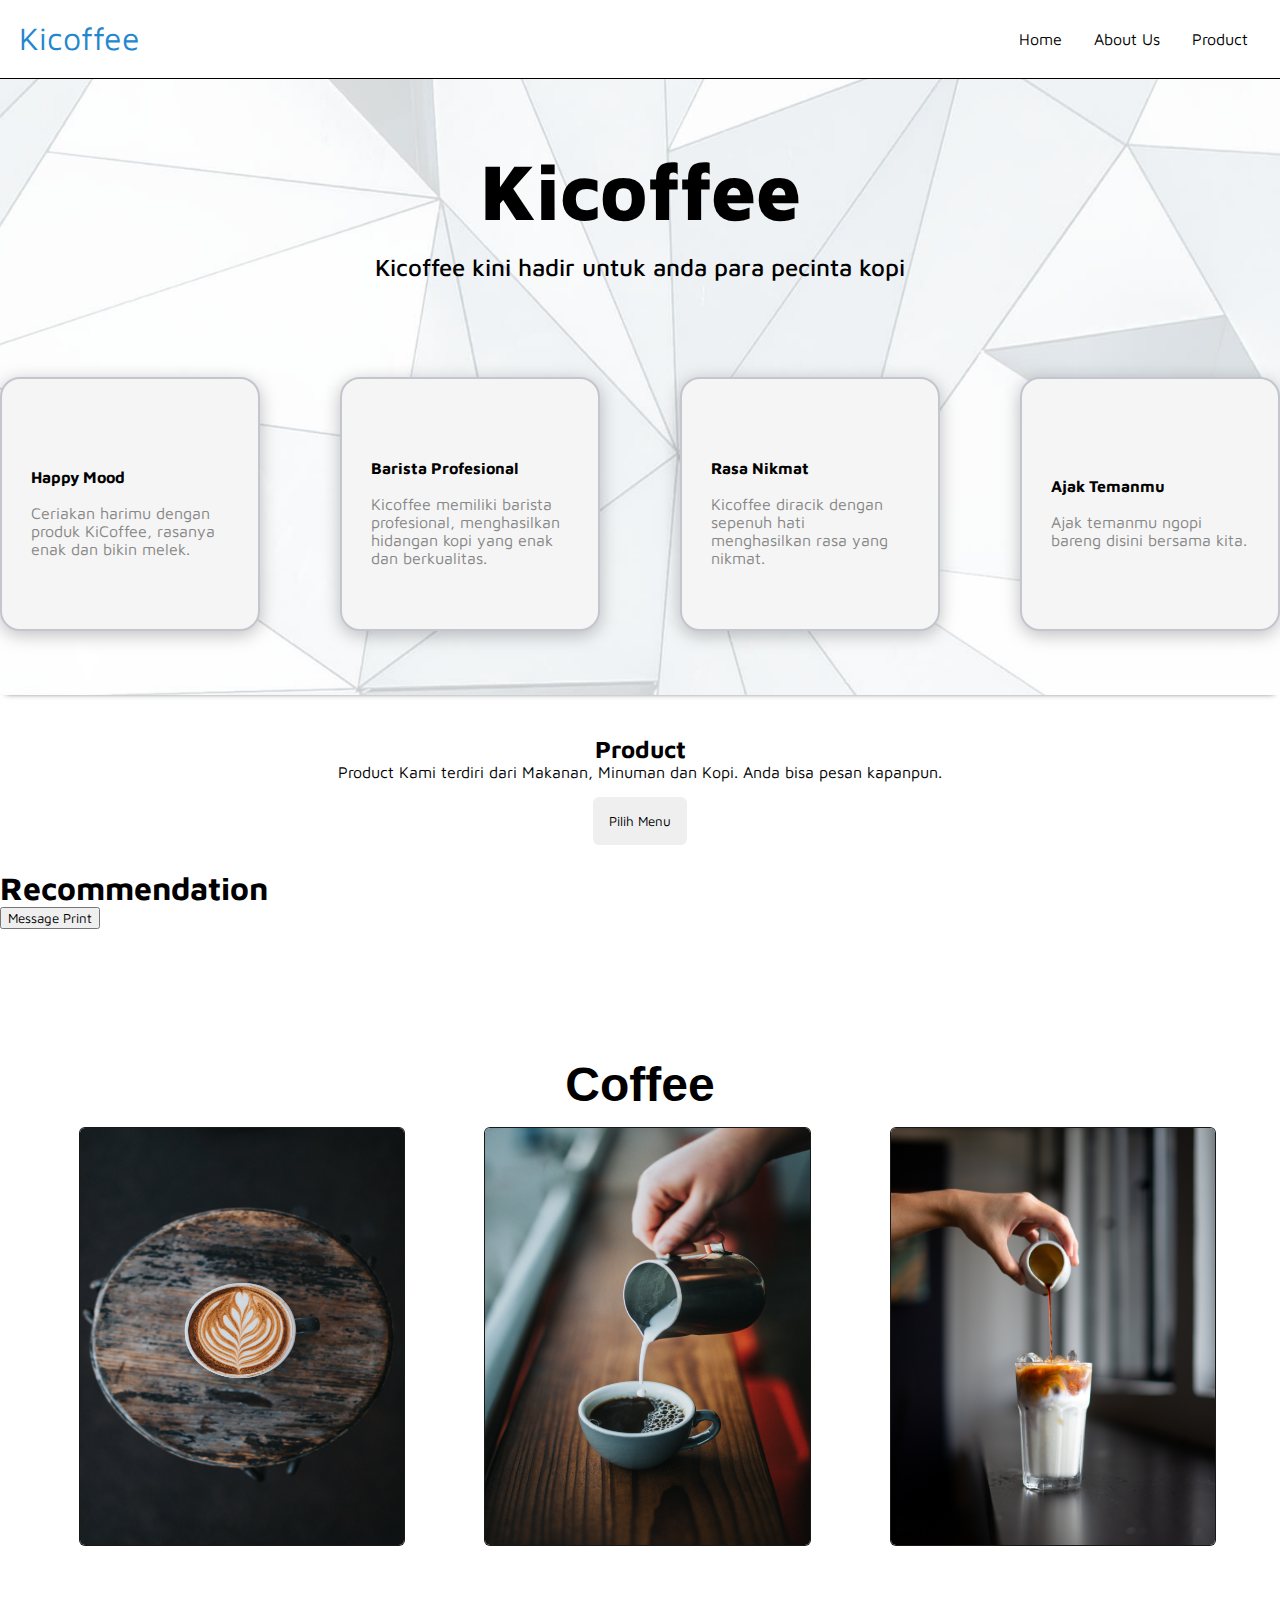
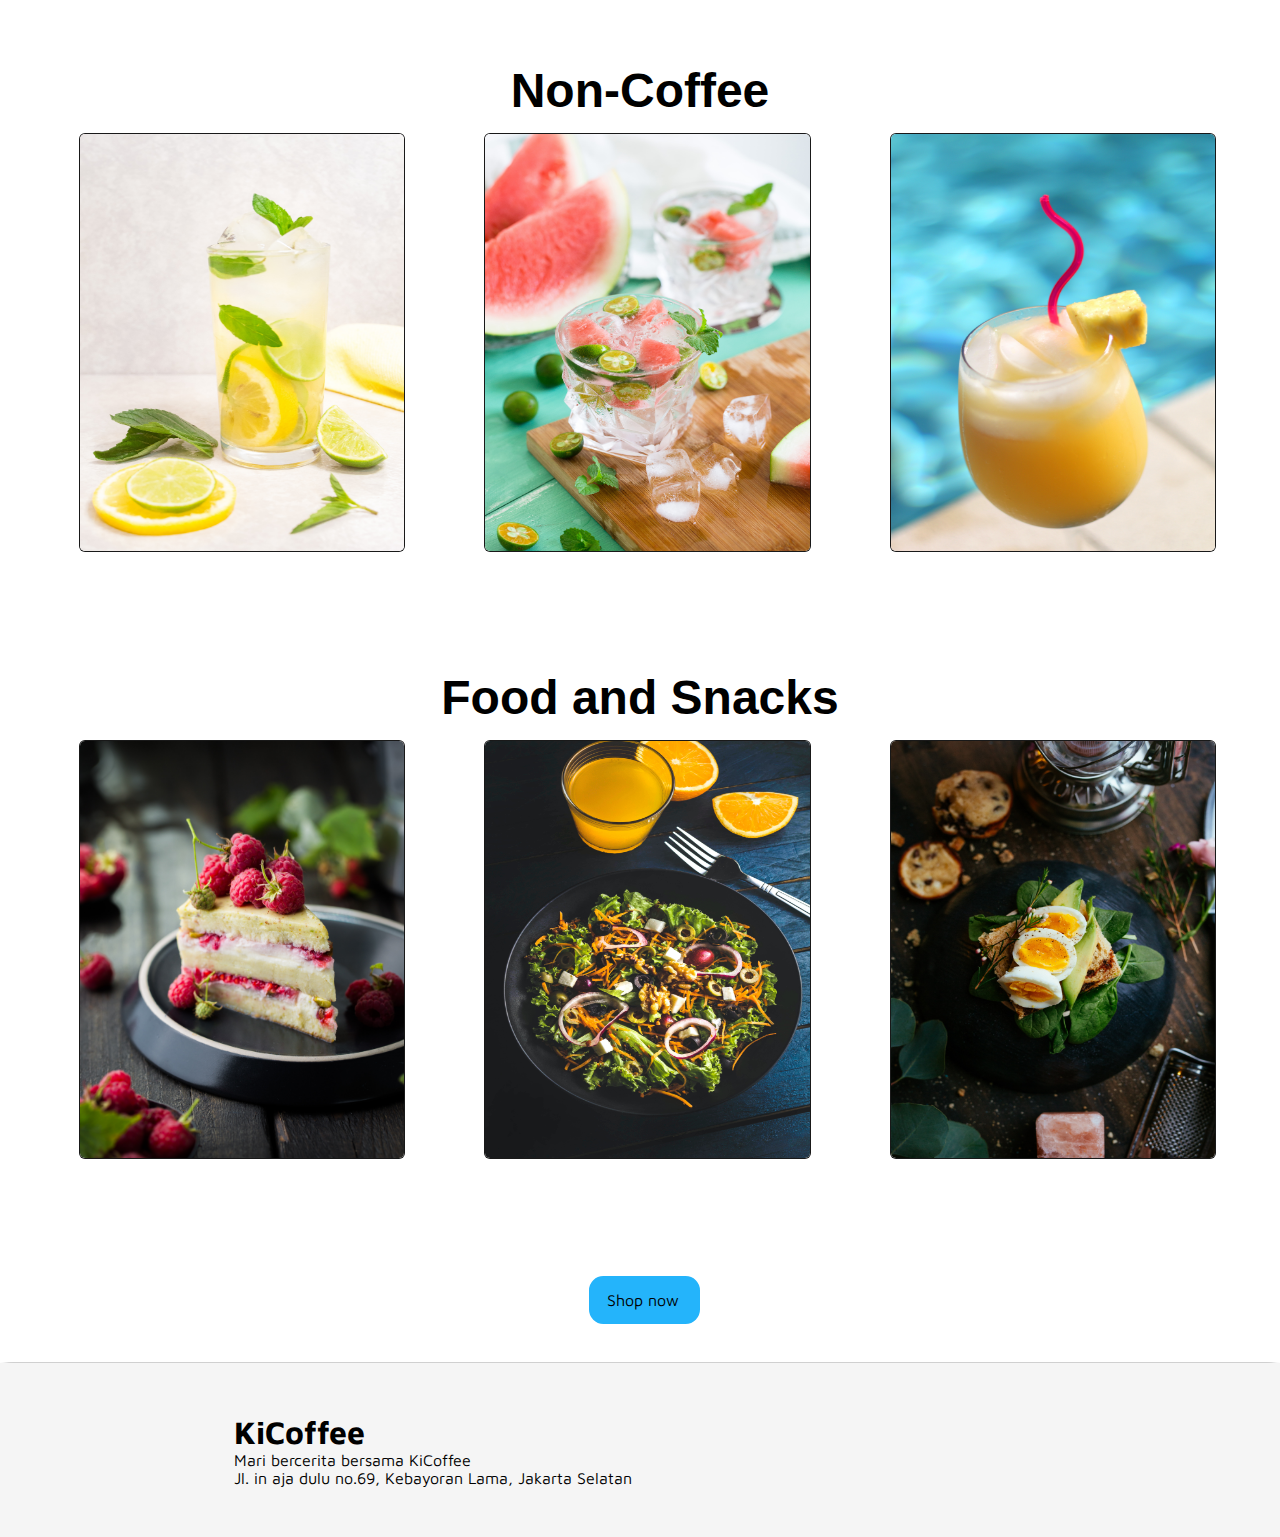
==== commit 901d14cf: "menambahkan tag untuk rekomendasi" ====
--- a/index2.html
+++ b/index2.html
@@ -1,206 +1,222 @@
-<!DOCTYPE html>
-<html lang="en">
-<head>
-    <meta charset="UTF-8">
-    <meta http-equiv="X-UA-Compatible" content="IE=edge">
-    <meta name="viewport" content="width=device-width, initial-scale=1.0">
-    <title>Kicoffee</title>
-
-    <!--Links-->
-    <link rel="stylesheet" href="https://cdnjs.cloudflare.com/ajax/libs/font-awesome/6.2.1/css/all.min.css" integrity="sha512-MV7K8+y+gLIBoVD59lQIYicR65iaqukzvf/nwasF0nqhPay5w/9lJmVM2hMDcnK1OnMGCdVK+iQrJ7lzPJQd1w==" crossorigin="anonymous" referrerpolicy="no-referrer" />
-
-    <!--Main CSS-->
-    <link rel="stylesheet" href="./assets/css/style2.css">
-    <link rel="stylesheet" href="./assets/css/navbar.css">
-</head>
-<body>
-    <!--Header-->
-    <header class="header" id="header">
-        <div class="navbar-container">
-            <h1 class="logo">KiCoffee</h1>
-            <nav class="navbar">
-                <ul>
-                    <li><a href="#home" class="nav-link">Home</a></li>
-                    <li><a href="./views/about-us.html" class="nav-link">About Us</a></li>
-                    <li><a href="#product-title" class="nav-link">Product</a></li>
-                </ul>
-            </nav>
-        </div>
-    </header>
-
-    <section id="hero" class="hero">
-        <div class="hero-container">
-            <div class="hero-title-container">
-                <div class="hero-title">
-                    <h1>KiCoffee</h1>
-                    <p>Kicoffee kini hadir untuk anda para pecinta kopi</p>
-                </div>
-            </div>
-
-            <div class="hero-card-container">
-                <div class="hero-card">
-                    <div class="hero-card-details">
-                        <span>
-                            <i class="fa-sharp fa-solid fa-mug-hot"></i>
-                        </span>
-                        <br>
-                        <h4 class="title">Happy Mood</h4>
-                        <br>
-                        <p class="description">Ceriakan harimu dengan produk KiCoffee, rasanya enak dan bikin melek.</p>
-                    </div>
-                </div>
-
-                <div class="hero-card">
-                    <div class="hero-card-details">
-                        <span>
-                            <i class="fa-solid fa-user-check"></i>
-                        </span>
-                        <br>
-                        <h4 class="title">Barista Profesional</h4>
-                        <br>
-                        <p class="description">Kicoffee memiliki barista profesional, menghasilkan hidangan kopi yang enak dan berkualitas.</p>
-                    </div>
-                </div>
-
-                <div class="hero-card">
-                    <div class="hero-card-details">
-                        <span>
-                            <i class="fa-solid fa-thumbs-up"></i>
-                        </span>
-                        <br>
-                        <h4 class="title">Rasa Nikmat</h4>
-                        <br>
-                        <p class="description">Kicoffee diracik dengan sepenuh hati menghasilkan rasa yang nikmat.</p>
-                    </div>
-                </div>
-
-                <div class="hero-card">
-                    <div class="hero-card-details">
-                        <span>
-                            <i class="fa-solid fa-user-group"></i>
-                        </span>
-                        <br>
-                        <h4 class="title">Ajak Temanmu</h4>
-                        <br>
-                        <p class="description">Ajak temanmu ngopi bareng disini bersama kita.</p>
-                    </div>
-                </div>
-            </div>
-        </div>
-    </section>
-
-    <section id="product" class="product">
-        <div class="product-container">
-            <div class="product-title">
-                <h2 id="product-title">Product</h2><br>
-                <p>Product Kami terdiri dari Makanan, Minuman dan Kopi. Anda bisa pesan kapanpun.</p>
-                <div class="product-list">
-                    <button class="dropBtn">Pilih Menu</button>
-                    <div class="dropdown-product">
-                        <a href="#Coffee"><strong>Coffee</strong></a>
-                        <a href="#nonCoffee"><strong>Non-Coffee</strong></a>
-                        <a href="#Snack"><strong>Food & Snacks</strong></a>
-                    </div>
-                </div>
-            </div>
-            
-            <section class="col-product-item">
-                <div id="Coffee" class="col-product-category">
-                    <h1>Coffee</h1>
-                    <div id="Coffee" class="col-product-container">
-                        <div class="col-product">
-                            <img src="./assets/img/product/coffee1.jpg">
-                            <div class="layer">
-                                <h3>Latte Art Machiatto <br><br><br><br> Rp 38.000</h3>
-                            </div>
-                        </div>
-                        <div class="col-product">
-                            <img src="./assets/img/product/coffee2.jpg">
-                            <div class="layer">
-                                <h3>Espresso <br><br><br><br> Rp 25.000</h3>
-                            </div>
-                        </div>
-                        <div class="col-product">
-                            <img src="./assets/img/product/coffee3.jpg">
-                            <div class="layer">
-                                <h3>Kop-Sus <br><br><br><br> Rp 23.000</h3>
-                            </div>
-                        </div>
-                    </div>
-                </div>
-                
-                <div id="nonCoffee" class="col-product-category">
-                    <h1>Non-Coffee</h1>
-                    <div id="Coffee" class="col-product-container">               
-                        <div class="col-product">
-                            <img src="./assets/img/product/drink1.jpg">
-                            <div class="layer">
-                                <h3>Lime Lemon <br><br><br><br> Rp 25.000</h3>
-                            </div>
-                        </div>
-                        <div class="col-product">
-                            <img src="./assets/img/product/drink2.jpg">
-                            <div class="layer">
-                                <h3>Sugar Watermelon <br><br><br><br> Rp 20.000</h3>
-                            </div>
-                        </div>
-                        <div class="col-product">
-                            <img src="./assets/img/product/drink3.jpg">
-                            <div class="layer">
-                                <h3>Manggo Juice <br><br><br><br> Rp 28.000</h3>
-                            </div>
-                        </div>
-                    </div>
-                </div>
-                
-                <div id="Snack" class="col-product-category">
-                    <h1>Food and Snacks</h1>
-                    <div class="col-product-container">
-                        <div class="col-product">
-                            <img src="./assets/img/product/food3.jpg">
-                            <div class="layer">
-                                <h3>Strawberry Cheese Cake <br><br><br><br> Rp 35.000</h3>
-                            </div>
-                        </div>
-                        <div class="col-product">
-                            <img src="./assets/img/product/food4.jpg">
-                            <div class="layer">
-                                <h3>Salad <br><br><br><br> Rp 20.000</h3>
-                            </div>
-                        </div>
-                        <div class="col-product">
-                            <img src="./assets/img/product/food5.jpg">
-                            <div class="layer">
-                                <h3>Toast Creamy Brule with Egg <br><br><br><br> Rp 40.000</h3>
-                            </div>
-                        </div>
-                    </div>
-                </div>
-            </section>
-        </div>
-            <button class="product-btn" id="#product">
-                <i class="fa-sharp fa-solid fa-cart-shopping"></i> Shop now
-            </button>
-    </section>
-
-    <footer>
-        <section class="col-footer">
-            <section class="col-footer1">
-                <h1>KiCoffee</h1>
-                <p>Mari Bercerita, Bersama KiCoffee</p>
-                <p>Jl. in aja dulu no.69, Kebayoran Lama, Jakarta Selatan</p>
-            </section>
-
-            <section class="col-footer-contact">
-                <br><br><br><br>
-                <a href="#https://github.com/muhammadnabilfarras/KiCoffee" class="github" target="_blank"><i class="fa-brands fa-github"></i></a>
-                <a href="#https://github.com/muhammadnabilfarras/KiCoffee" class="facebook" target="_blank"><i class="fa-brands fa-facebook"></i></a>
-                <a href="##https://github.com/muhammadnabilfarras/KiCoffee" class="instagram" target="_blank"><i class="fa-brands fa-instagram"></i></a>
-            </section>
-            
-        </section>
-    </footer>
-
-    <script src="./assets/js/index.js"></script>
-</body>
+<!DOCTYPE html>
+<html lang="en">
+<head>
+    <meta charset="UTF-8">
+    <meta http-equiv="X-UA-Compatible" content="IE=edge">
+    <meta name="viewport" content="width=device-width, initial-scale=1.0">
+    <title>Kicoffee</title>
+
+    <!--Links-->
+    <link rel="stylesheet" href="https://cdnjs.cloudflare.com/ajax/libs/font-awesome/6.2.1/css/all.min.css" integrity="sha512-MV7K8+y+gLIBoVD59lQIYicR65iaqukzvf/nwasF0nqhPay5w/9lJmVM2hMDcnK1OnMGCdVK+iQrJ7lzPJQd1w==" crossorigin="anonymous" referrerpolicy="no-referrer" />
+
+    <!--Main CSS-->
+    <link rel="stylesheet" href="./assets/css/style2.css">
+    <link rel="stylesheet" href="./assets/css/navbar.css">
+</head>
+<body>
+    <!--Header-->
+    <header class="header" id="header">
+        <div class="navbar-container">
+            <h1 class="logo">Kicoffee</h1>
+            <nav class="navbar">
+                <ul>
+                    <li><a href="#home" class="nav-link">Home</a></li>
+                    <li><a href="./views/about-us.html" class="nav-link">About Us</a></li>
+                    <li><a href="#product-title" class="nav-link">Product</a></li>
+                </ul>
+            </nav>
+        </div>
+    </header>
+
+    <section id="hero" class="hero">
+        <div class="hero-container">
+            <div class="hero-title-container">
+                <div class="hero-title">
+                    <h1>Kicoffee</h1>
+                    <p>Kicoffee kini hadir untuk anda para pecinta kopi</p>
+                </div>
+            </div>
+
+            <div class="hero-card-container">
+                <div class="hero-card">
+                    <div class="hero-card-details">
+                        <span>
+                            <i class="fa-sharp fa-solid fa-mug-hot"></i>
+                        </span>
+                        <br>
+                        <h4 class="title">Happy Mood</h4>
+                        <br>
+                        <p class="description">Ceriakan harimu dengan produk KiCoffee, rasanya enak dan bikin melek.</p>
+                    </div>
+                </div>
+
+                <div class="hero-card">
+                    <div class="hero-card-details">
+                        <span>
+                            <i class="fa-solid fa-user-check"></i>
+                        </span>
+                        <br>
+                        <h4 class="title">Barista Profesional</h4>
+                        <br>
+                        <p class="description">Kicoffee memiliki barista profesional, menghasilkan hidangan kopi yang enak dan berkualitas.</p>
+                    </div>
+                </div>
+
+                <div class="hero-card">
+                    <div class="hero-card-details">
+                        <span>
+                            <i class="fa-solid fa-thumbs-up"></i>
+                        </span>
+                        <br>
+                        <h4 class="title">Rasa Nikmat</h4>
+                        <br>
+                        <p class="description">Kicoffee diracik dengan sepenuh hati menghasilkan rasa yang nikmat.</p>
+                    </div>
+                </div>
+
+                <div class="hero-card">
+                    <div class="hero-card-details">
+                        <span>
+                            <i class="fa-solid fa-user-group"></i>
+                        </span>
+                        <br>
+                        <h4 class="title">Ajak Temanmu</h4>
+                        <br>
+                        <p class="description">Ajak temanmu ngopi bareng disini bersama kita.</p>
+                    </div>
+                </div>
+            </div>
+        </div>
+    </section>
+
+    <section id="product" class="product">
+        <div class="product-container">
+            <div class="product-title">
+                <h2 id="product-title">Product</h2>
+                <p>Product Kami terdiri dari Makanan, Minuman dan Kopi. Anda bisa pesan kapanpun.</p>
+                <div class="product-list">
+                    <button class="dropBtn">Pilih Menu</button>
+                    <div class="dropdown-product">
+                        <a href="#Coffee"><strong>Coffee</strong></a>
+                        <a href="#nonCoffee"><strong>Non-Coffee</strong></a>
+                        <a href="#Snack"><strong>Food & Snacks</strong></a>
+                    </div>
+                </div>
+            </div>
+
+        
+
+            <section class="content">
+                <div class="title">
+                    <h1>Recommendation</h1>
+                </div>
+                <section class="beverages">
+                    <div id="listBeverages">
+                        <form>  
+                            <input type = "button" onclick = "getpilihanbot()" value = "Message Print">   
+                         </form>
+                    </div>
+                </section>
+            </section>
+            
+            <section class="col-product-item">
+                <div id="Coffee" class="col-product-category">
+                    <h1>Coffee</h1>
+                    <div id="Coffee" class="col-product-container">
+                        <div class="col-product">
+                            <img src="./assets/img/product/coffee1.jpg">
+                            <div class="layer" id = "latte_art">
+                                <h3>Latte Art Machiatto <br><br><br><br> Rp 38.000</h3>
+                            </div>
+                        </div>
+                        <div class="col-product">
+                            <img src="./assets/img/product/coffee2.jpg">
+                            <div class="layer" id="espresso">
+                                <h3>Espresso <br><br><br><br> Rp 25.000</h3>
+                            </div>
+                        </div>
+                        <div class="col-product">
+                            <img src="./assets/img/product/coffee3.jpg">
+                            <div class="layer" id="kopsus">
+                                <h3>Kop-Sus <br><br><br><br> Rp 23.000</h3>
+                            </div>
+                        </div>
+                    </div>
+                </div>
+                
+                <div id="nonCoffee" class="col-product-category">
+                    <h1>Non-Coffee</h1>
+                    <div id="Coffee" class="col-product-container">               
+                        <div class="col-product">
+                            <img src="./assets/img/product/drink1.jpg">
+                            <div class="layer" id="lime_lemon">
+                                <h3>Lime Lemon <br><br><br><br> Rp 25.000</h3>
+                            </div>
+                        </div>
+                        <div class="col-product">
+                            <img src="./assets/img/product/drink2.jpg">
+                            <div class="layer" id="sugar_watermelon">
+                                <h3>Sugar Watermelon <br><br><br><br> Rp 20.000</h3>
+                            </div>
+                        </div>
+                        <div class="col-product" id="col-product">
+                            <img src="./assets/img/product/drink3.jpg">
+                            <div class="layer" id="manggo_juice">
+                                <h3>Manggo Juice <br><br><br><br> Rp 28.000</h3>
+                            </div>
+                        </div>
+                    </div>
+                </div>
+                
+                <div id="Snack" class="col-product-category">
+                    <h1>Food and Snacks</h1>
+                    <div class="col-product-container">
+                        <div class="col-product">
+                            <img src="./assets/img/product/food3.jpg">
+                            <div class="layer" id="strawberry">
+                                <h3>Strawberry Cheese Cake <br><br><br><br> Rp 35.000</h3>
+                            </div>
+                        </div>
+                        <div class="col-product">
+                            <img src="./assets/img/product/food4.jpg">
+                            <div class="layer" id="salad">
+                                <h3>Salad <br><br><br><br> Rp 20.000</h3>
+                            </div>
+                        </div>
+                        <div class="col-product">
+                            <img src="./assets/img/product/food5.jpg">
+                            <div class="layer" id="toast">
+                                <h3>Toast Creamy Brule with Egg <br><br><br><br> Rp 40.000</h3>
+                            </div>
+                        </div>
+                    </div>
+                </div>
+            </section>
+        </div>
+            <button class="product-btn" id="#product">
+                <i class="fa-sharp fa-solid fa-cart-shopping"></i> Shop now
+            </button>
+    </section>
+
+    <footer>
+        <section class="col-footer">
+            <section class="col-footer1">
+                <h1>KiCoffee</h1>
+                <p>Mari bercerita bersama KiCoffee</p>
+                <p>Jl. in aja dulu no.69, Kebayoran Lama, Jakarta Selatan</p>
+            </section>
+
+            <section class="col-footer-contact">
+                <br><br><br><br>
+                <a href="#https://github.com/muhammadnabilfarras/KiCoffee.git" class="github"><i class="fa-brands fa-github"></i></a>
+                <a href="#https://github.com/muhammadnabilfarras/KiCoffee.git" class="facebook"><i class="fa-brands fa-facebook"></i></a>
+                <a href="#https://github.com/muhammadnabilfarras/KiCoffee" class="instagram"><i class="fa-brands fa-instagram"></i></a>
+            </section>
+            
+        </section>
+    </footer>
+
+    <script src="./assets/js/index.js"></script>
+    <script src="user_recommendation.js"></script>
+</body>
 </html>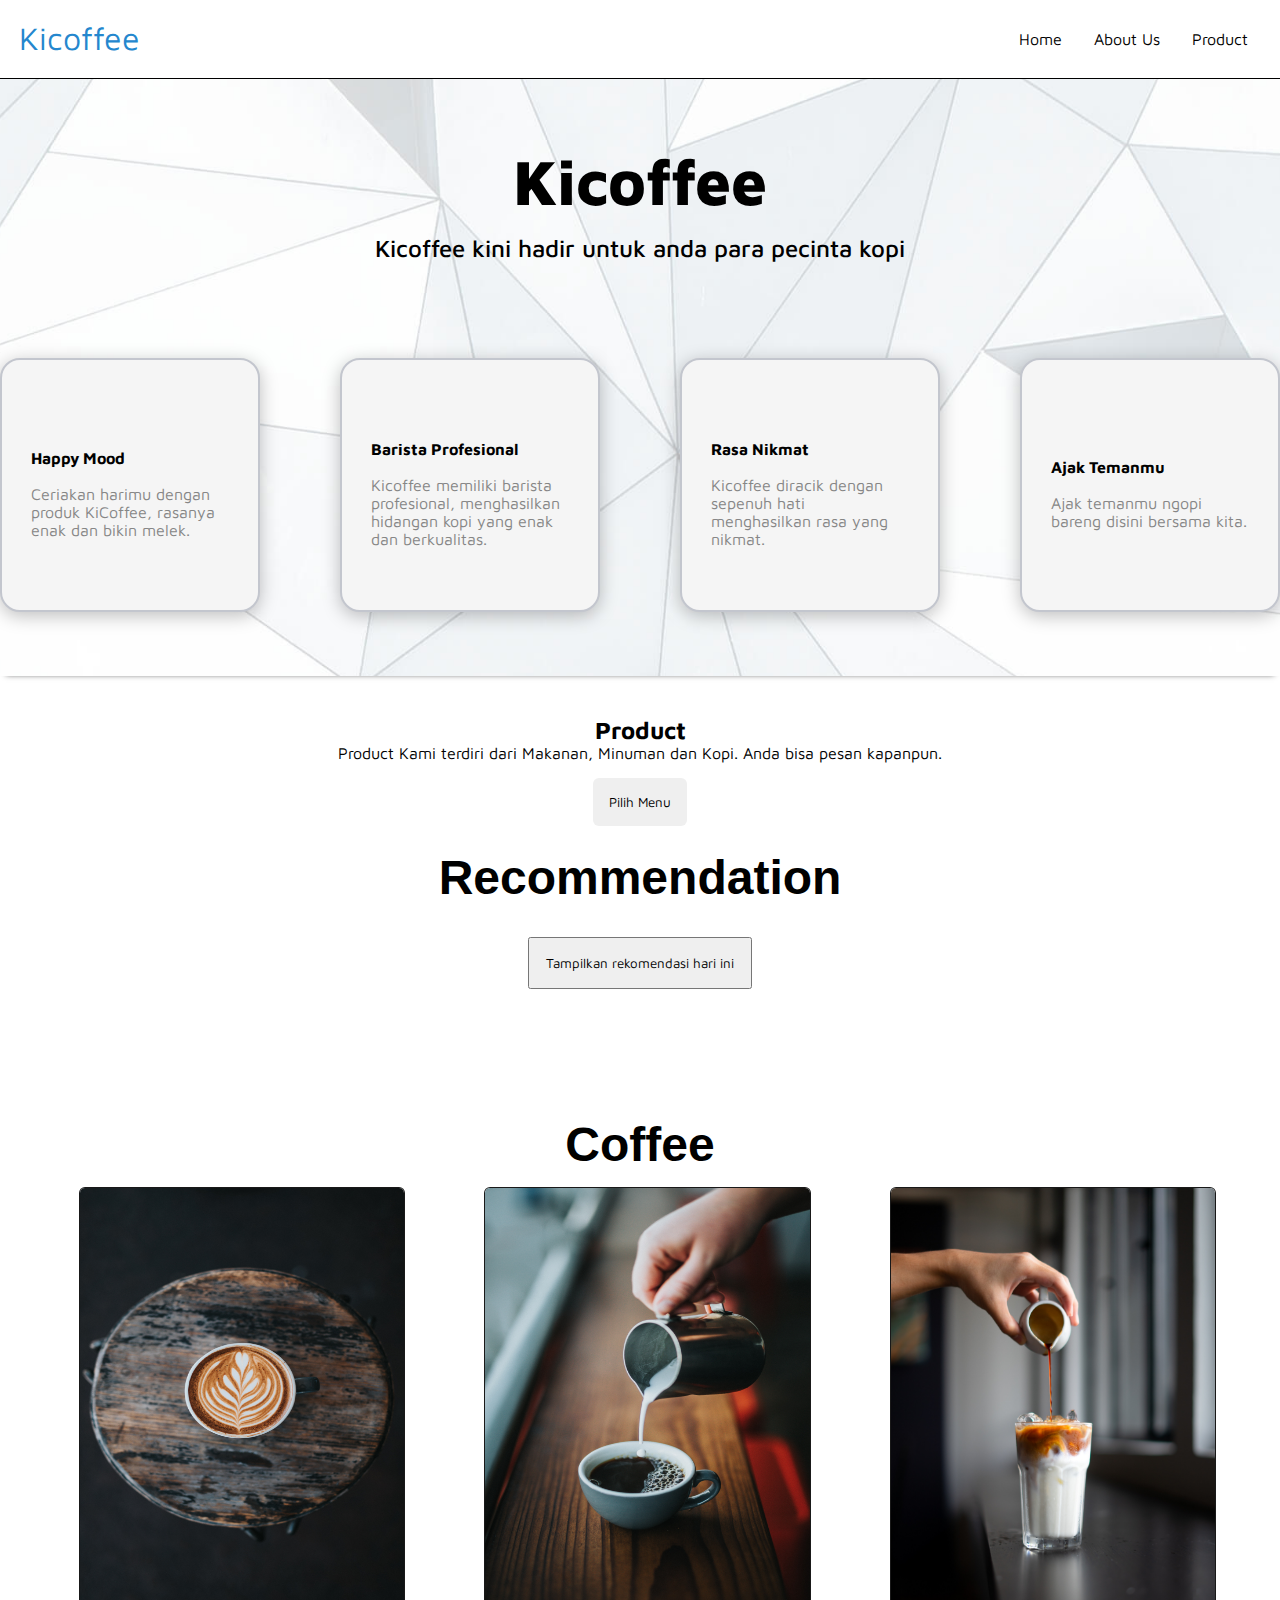
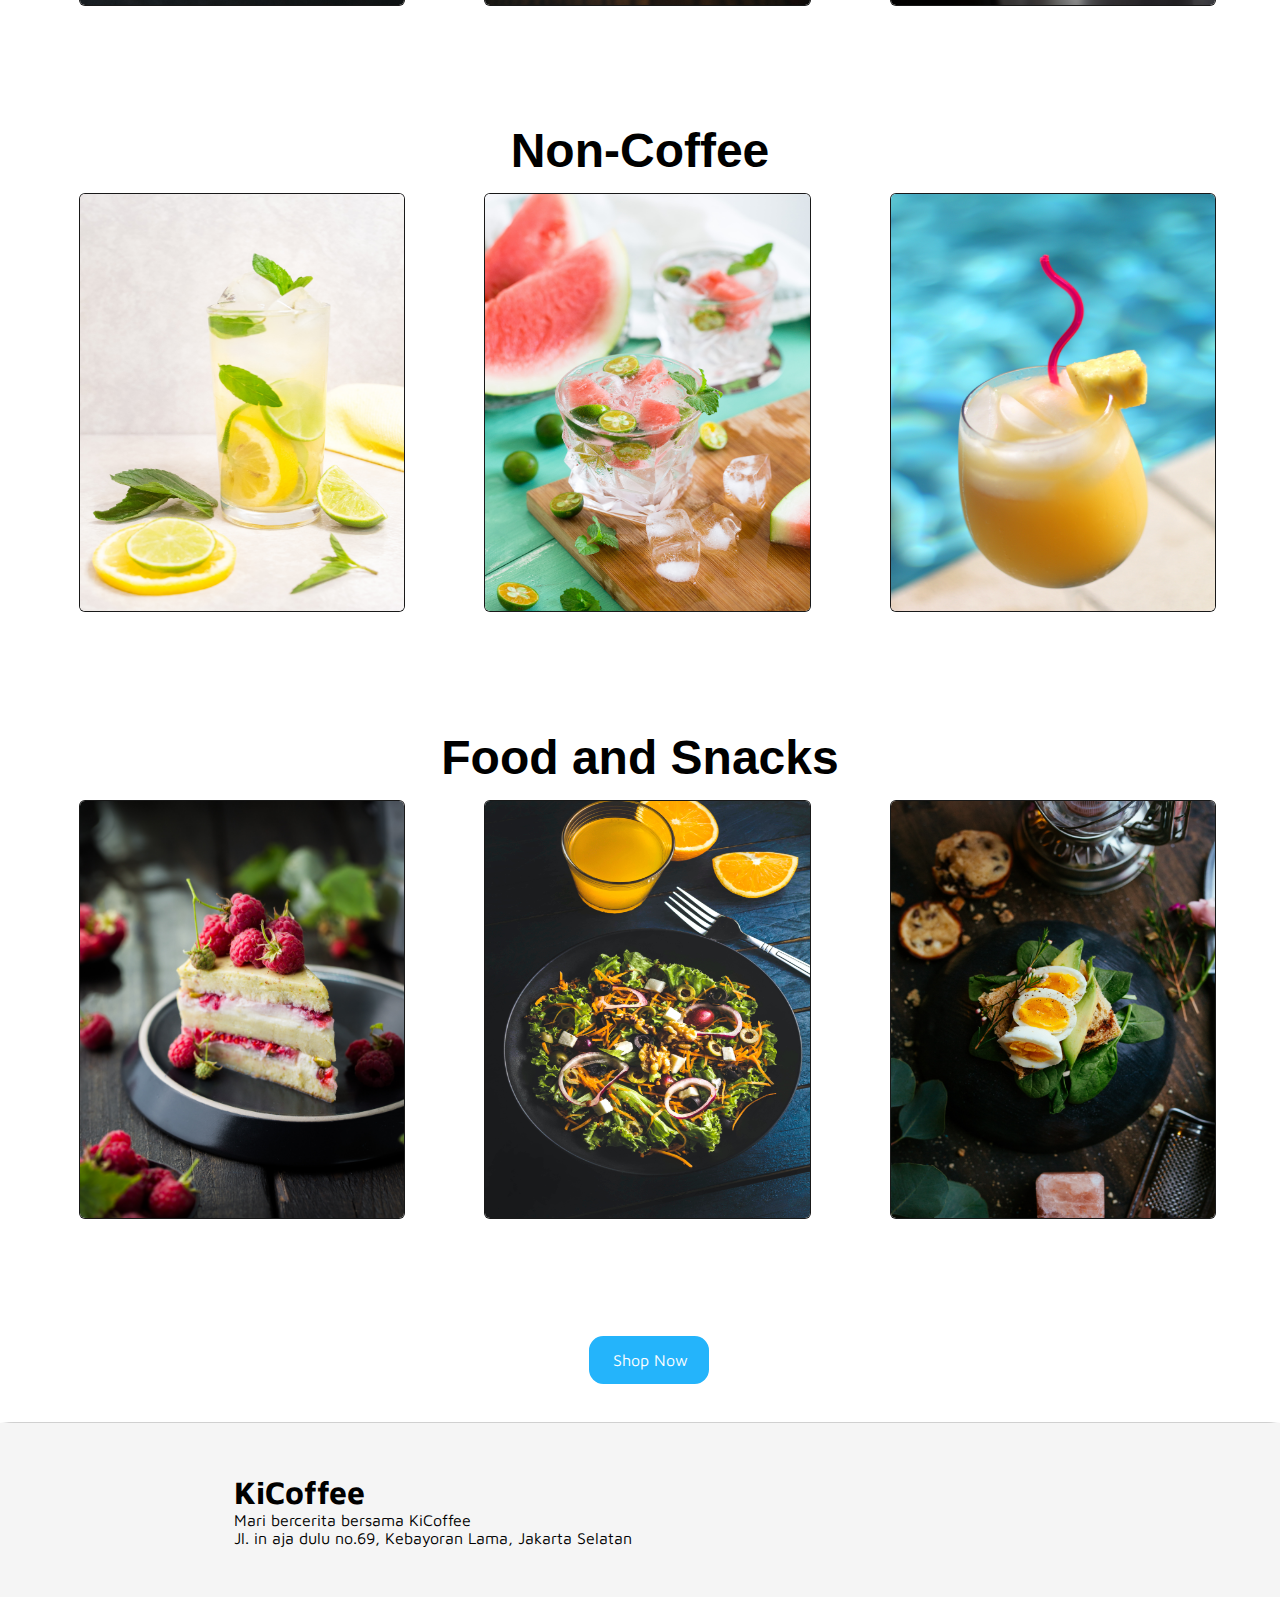
==== commit de18fab3: "Membuat button dan merapihkan styling" ====
--- a/index2.html
+++ b/index2.html
@@ -107,14 +107,14 @@
         
 
             <section class="content">
-                <div class="title">
+                <div class="title col-product-category spacing">
                     <h1>Recommendation</h1>
                 </div>
                 <section class="beverages">
                     <div id="listBeverages">
                         <form>  
-                            <input type = "button" onclick = "getpilihanbot()" value = "Message Print">   
-                         </form>
+                            <input type = "button" onclick = "getpilihanbot()" value = "Tampilkan rekomendasi hari ini" class="recommendation-btn">   
+                        </form>
                     </div>
                 </section>
             </section>
@@ -194,7 +194,7 @@
             </section>
         </div>
             <button class="product-btn" id="#product">
-                <i class="fa-sharp fa-solid fa-cart-shopping"></i> Shop now
+                <a href="./cart2.php">Shop Now</a>
             </button>
     </section>
 
--- a/assets/css/style2.css
+++ b/assets/css/style2.css
@@ -33,7 +33,7 @@
 
 .hero-title h1 {
     font-weight: 800;
-    font-size: 5rem;
+    font-size: 4rem;
     margin-top: 2rem;
 }
 
@@ -133,14 +133,14 @@
     opacity: 0.7;
 }
 
-.product-image {
+/* .product-image {
     opacity: 1;
     display: block;
     width: 100%;
     height: auto;
     transition: .5s ease;
     backface-visibility: hidden;
-}
+} */
 
 .col-product{
     flex-basis: 50%;
@@ -170,7 +170,7 @@
     color: #fff;
     font-size: 26px;
     bottom: 0;
-    left: 55%;
+    left: 50%;
     transform: translateX(-50%);
     position: absolute;
     opacity: 0;
@@ -233,6 +233,12 @@
     margin-bottom: 3%;
 }
 
+.product-btn a {
+    text-decoration: none;
+    color: white;
+    margin-left: 6px;
+}
+
 .product-btn span {
     display: flex;
     justify-content: center;
@@ -260,4 +266,25 @@
     padding: 8px
     /* display: flex;
     flex-direction: column; */
+}
+/* === Footer Section End === */
+
+.content {
+    display: flex;
+    flex-direction: column;
+}
+
+#listBeverages form {
+    display: flex;
+    justify-content: center;
+    align-items: center;
+}
+
+.spacing {
+    margin-bottom: 2rem;
+}
+
+.recommendation-btn {
+    padding: 1rem;
+    cursor: pointer;
 }